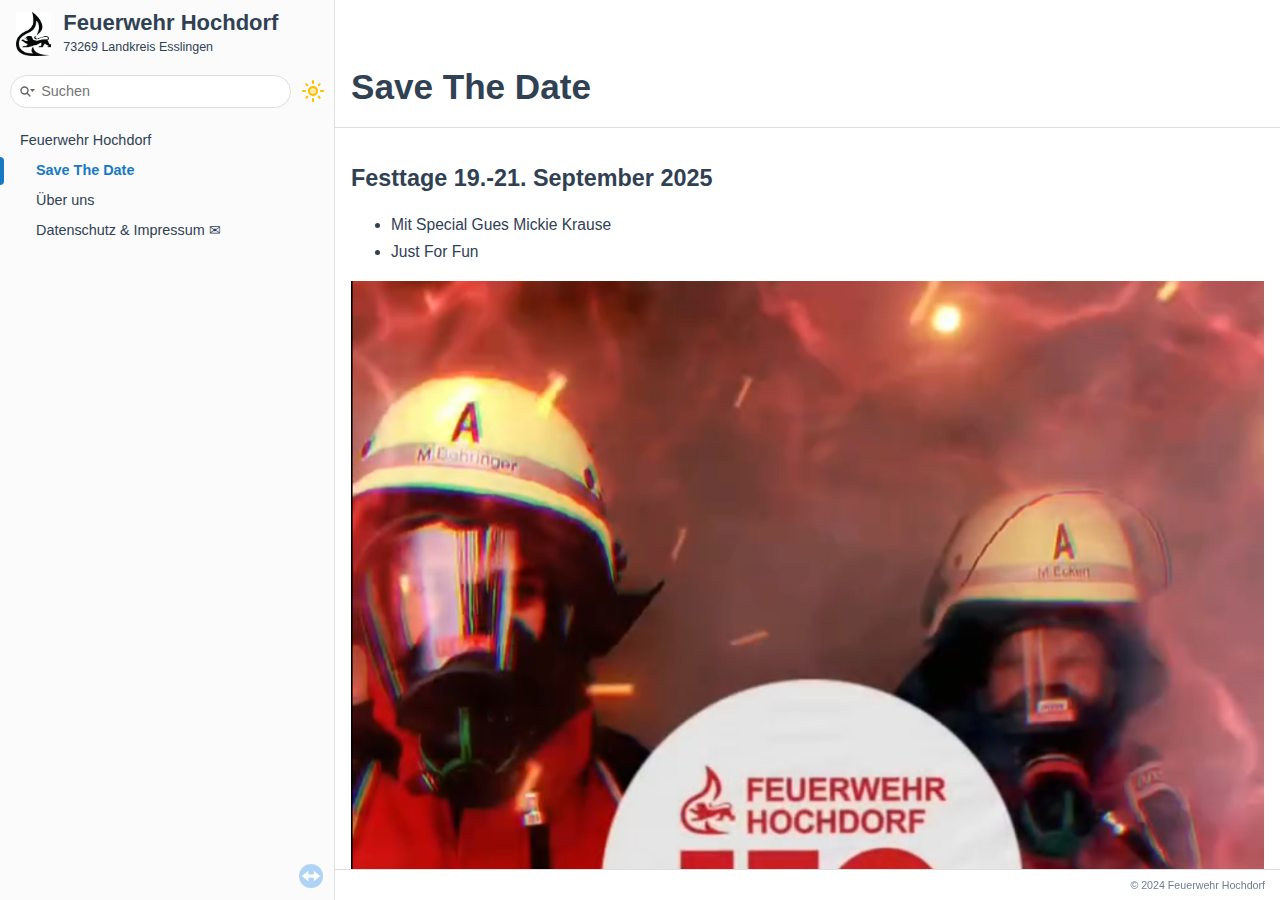
==== index.html @ 7cce2cf2 "deploy: c560942f36e482a1e6c77ad09699aee29faf5ca0" ====
<!-- HTML header for doxygen 1.12.0-->
<!DOCTYPE html PUBLIC "-//W3C//DTD XHTML 1.0 Transitional//EN" "https://www.w3.org/TR/xhtml1/DTD/xhtml1-transitional.dtd">
<html xmlns="http://www.w3.org/1999/xhtml" lang="de">
<head>
<meta http-equiv="Content-Type" content="text/xhtml;charset=UTF-8"/>
<meta http-equiv="X-UA-Compatible" content="IE=11"/>
<meta name="generator" content="Doxygen 1.12.0"/>
<meta name="viewport" content="width=device-width, initial-scale=1"/>
<title>Feuerwehr Hochdorf: Save The Date</title>
<link rel="icon" href="favicon.png" type="image/x-icon" />
<link href="tabs.css" rel="stylesheet" type="text/css"/>
<script type="text/javascript" src="jquery.js"></script>
<script type="text/javascript" src="dynsections.js"></script>
<link href="navtree.css" rel="stylesheet" type="text/css"/>
<script type="text/javascript" src="navtreedata.js"></script>
<script type="text/javascript" src="navtree.js"></script>
<script type="text/javascript" src="resize.js"></script>
<script type="text/javascript" src="cookie.js"></script>
<link href="search/search.css" rel="stylesheet" type="text/css"/>
<script type="text/javascript" src="search/searchdata.js"></script>
<script type="text/javascript" src="search/search.js"></script>
<link href="doxygen.css" rel="stylesheet" type="text/css" />
<link href="doxygen-awesome.css" rel="stylesheet" type="text/css"/>
<link href="doxygen-awesome-sidebar-only.css" rel="stylesheet" type="text/css"/>
<link href="doxygen-awesome-sidebar-only-darkmode-toggle.css" rel="stylesheet" type="text/css"/>
</head>
<body>
<div id="top"><!-- do not remove this div, it is closed by doxygen! -->
<div id="titlearea">
<table cellspacing="0" cellpadding="0">
 <tbody>
 <tr id="projectrow">
  <td id="projectlogo"><img alt="Logo" src="logo.png"/></td>
  <td id="projectalign">
   <div id="projectname">Feuerwehr Hochdorf
   </div>
   <div id="projectbrief">73269 Landkreis Esslingen</div>
  </td>
 </tr>
 </tbody>
</table>
</div>
<!-- end header part -->
<html>
    <head>
        <!-- ... other metadata & script includes ... -->
        <script type="text/javascript" src="doxygen-awesome-darkmode-toggle.js"></script>
        <script type="text/javascript">
            DoxygenAwesomeDarkModeToggle.init()
        </script>
    </head>
    <body>
<html>
   <head>
	   <!-- ... other metadata & script includes ... -->
	   <script type="text/javascript" src="doxygen-awesome-fragment-copy-button.js"></script>
	   <script type="text/javascript">
		   DoxygenAwesomeFragmentCopyButton.init()
	   </script>
   </head>
   <body>
<html>
   <head>
	   <!-- ... other metadata & script includes ... -->
	   <script type="text/javascript" src="doxygen-awesome-paragraph-link.js"></script>
	   <script type="text/javascript">
		   DoxygenAwesomeParagraphLink.init()
	   </script>
   </head>
   <body>
<html>
   <head>
	   <!-- ... other metadata & script includes ... -->
	   <script type="text/javascript" src="doxygen-awesome-interactive-toc.js"></script>
	   <script type="text/javascript">
		   DoxygenAwesomeInteractiveToc.init()
	   </script>
   </head>
   <body>
  <html>
   <head>
       <!-- ... other metadata & script includes ... -->
       <script type="text/javascript" src="doxygen-awesome-tabs.js"></script>
       <script type="text/javascript">
           DoxygenAwesomeTabs.init()
       </script>
   </head>
   <body>
<!-- Erzeugt von Doxygen 1.12.0 -->
<script type="text/javascript">
/* @license magnet:?xt=urn:btih:d3d9a9a6595521f9666a5e94cc830dab83b65699&amp;dn=expat.txt MIT */
var searchBox = new SearchBox("searchBox", "search/",'.html');
/* @license-end */
</script>
<script type="text/javascript">
/* @license magnet:?xt=urn:btih:d3d9a9a6595521f9666a5e94cc830dab83b65699&amp;dn=expat.txt MIT */
$(function() { codefold.init(0); });
/* @license-end */
</script>
<script type="text/javascript" src="menudata.js"></script>
<script type="text/javascript" src="menu.js"></script>
<script type="text/javascript">
/* @license magnet:?xt=urn:btih:d3d9a9a6595521f9666a5e94cc830dab83b65699&amp;dn=expat.txt MIT */
$(function() {
  initMenu('',true,false,'search.php','Suchen',true);
  $(function() { init_search(); });
});
/* @license-end */
</script>
<div id="main-nav"></div>
</div><!-- top -->
<div id="side-nav" class="ui-resizable side-nav-resizable">
  <div id="nav-tree">
    <div id="nav-tree-contents">
      <div id="nav-sync" class="sync"></div>
    </div>
  </div>
  <div id="splitbar" style="-moz-user-select:none;" 
       class="ui-resizable-handle">
  </div>
</div>
<script type="text/javascript">
/* @license magnet:?xt=urn:btih:d3d9a9a6595521f9666a5e94cc830dab83b65699&amp;dn=expat.txt MIT */
$(function(){initNavTree('index.html',''); initResizable(true); });
/* @license-end */
</script>
<div id="doc-content">
<!-- window showing the filter options -->
<div id="MSearchSelectWindow"
     onmouseover="return searchBox.OnSearchSelectShow()"
     onmouseout="return searchBox.OnSearchSelectHide()"
     onkeydown="return searchBox.OnSearchSelectKey(event)">
</div>

<!-- iframe showing the search results (closed by default) -->
<div id="MSearchResultsWindow">
<div id="MSearchResults">
<div class="SRPage">
<div id="SRIndex">
<div id="SRResults"></div>
<div class="SRStatus" id="Loading">Lade ...</div>
<div class="SRStatus" id="Searching">Suche ...</div>
<div class="SRStatus" id="NoMatches">Keine Treffer</div>
</div>
</div>
</div>
</div>

<div><div class="header">
  <div class="headertitle"><div class="title">Save The Date </div></div>
</div><!--header-->
<div class="contents">
<div class="textblock"><h2><a class="anchor" id="autotoc_md2"></a>
Festtage 19.-21. September 2025</h2>
<ul>
<li>Mit Special Gues Mickie Krause</li>
<li>Just For Fun</li>
</ul>
<div class="image">
<img src="150.png" alt=""/>
</div>
     </div></div><!-- PageDoc -->
<a href="doxygen_crawl.html"></a>
</div><!-- contents -->
</div><!-- doc-content -->
<!-- HTML footer for doxygen 1.11.0-->
<!-- start footer part -->
<div id="nav-path" class="navpath"><!-- id is needed for treeview function! -->
  <ul>
    <li class="footer">© 2024 Feuerwehr Hochdorf</li>
  </ul>
</div>
</body>
</html>
---- tabs.css ----
.sm{position:relative;z-index:9999}.sm,.sm ul,.sm li{display:block;list-style:none;margin:0;padding:0;line-height:normal;direction:ltr;text-align:left;-webkit-tap-highlight-color:rgba(0,0,0,0)}.sm-rtl,.sm-rtl ul,.sm-rtl li{direction:rtl;text-align:right}.sm>li>h1,.sm>li>h2,.sm>li>h3,.sm>li>h4,.sm>li>h5,.sm>li>h6{margin:0;padding:0}.sm ul{display:none}.sm li,.sm a{position:relative}.sm a{display:block}.sm a.disabled{cursor:not-allowed}.sm:after{content:"\00a0";display:block;height:0;font:0/0 serif;clear:both;visibility:hidden;overflow:hidden}.sm,.sm *,.sm *:before,.sm *:after{-moz-box-sizing:border-box;-webkit-box-sizing:border-box;box-sizing:border-box}.main-menu-btn{position:relative;display:inline-block;width:36px;height:36px;text-indent:36px;margin-left:8px;white-space:nowrap;overflow:hidden;cursor:pointer;-webkit-tap-highlight-color:rgba(0,0,0,0)}.main-menu-btn-icon,.main-menu-btn-icon:before,.main-menu-btn-icon:after{position:absolute;top:50%;left:2px;height:2px;width:24px;background:#003C74;-webkit-transition:all .25s;transition:all .25s}.main-menu-btn-icon:before{content:'';top:-7px;left:0}.main-menu-btn-icon:after{content:'';top:7px;left:0}#main-menu-state:checked ~ .main-menu-btn .main-menu-btn-icon{height:0}#main-menu-state:checked ~ .main-menu-btn .main-menu-btn-icon:before{top:0;-webkit-transform:rotate(-45deg);transform:rotate(-45deg)}#main-menu-state:checked ~ .main-menu-btn .main-menu-btn-icon:after{top:0;-webkit-transform:rotate(45deg);transform:rotate(45deg)}#main-menu-state{position:absolute;width:1px;height:1px;margin:-1px;border:0;padding:0;overflow:hidden;clip:rect(1px,1px,1px,1px)}#main-menu-state:not(:checked) ~ #main-menu{display:none}#main-menu-state:checked ~ #main-menu{display:block}@media(min-width:768px){.main-menu-btn{position:absolute;top:-99999px}#main-menu-state:not(:checked) ~ #main-menu{display:block}}.sm-dox{background-image:url('tab_b.png')}.sm-dox a,.sm-dox a:focus,.sm-dox a:hover,.sm-dox a:active{padding:0 12px;padding-right:43px;font-family:'Lucida Grande',Geneva,Helvetica,Arial,sans-serif;font-size:13px;font-weight:bold;line-height:36px;text-decoration:none;text-shadow:0px 1px 1px rgba(255, 255, 255, 0.9);color:#00274D;outline:0}.sm-dox a:hover{background-image:url('tab_a.png');background-repeat:repeat-x;color:white;text-shadow:0px 1px 1px rgba(0, 0, 0, 1.0)}.sm-dox a.current{color:#d23600}.sm-dox a.disabled{color:#bbb}.sm-dox a span.sub-arrow{position:absolute;top:50%;margin-top:-14px;left:auto;right:3px;width:28px;height:28px;overflow:hidden;font:bold 12px/28px monospace !important;text-align:center;text-shadow:none;background:rgba(255, 255, 255, 0.5);-moz-border-radius:5px;-webkit-border-radius:5px;border-radius:5px}.sm-dox a span.sub-arrow:before{display:block;content:'+'}.sm-dox a.highlighted span.sub-arrow:before{display:block;content:'-'}.sm-dox>li:first-child>a,.sm-dox>li:first-child>:not(ul) a{-moz-border-radius:5px 5px 0 0;-webkit-border-radius:5px;border-radius:5px 5px 0 0}.sm-dox>li:last-child>a,.sm-dox>li:last-child>*:not(ul) a,.sm-dox>li:last-child>ul,.sm-dox>li:last-child>ul>li:last-child>a,.sm-dox>li:last-child>ul>li:last-child>*:not(ul) a,.sm-dox>li:last-child>ul>li:last-child>ul,.sm-dox>li:last-child>ul>li:last-child>ul>li:last-child>a,.sm-dox>li:last-child>ul>li:last-child>ul>li:last-child>*:not(ul) a,.sm-dox>li:last-child>ul>li:last-child>ul>li:last-child>ul,.sm-dox>li:last-child>ul>li:last-child>ul>li:last-child>ul>li:last-child>a,.sm-dox>li:last-child>ul>li:last-child>ul>li:last-child>ul>li:last-child>*:not(ul) a,.sm-dox>li:last-child>ul>li:last-child>ul>li:last-child>ul>li:last-child>ul,.sm-dox>li:last-child>ul>li:last-child>ul>li:last-child>ul>li:last-child>ul>li:last-child>a,.sm-dox>li:last-child>ul>li:last-child>ul>li:last-child>ul>li:last-child>ul>li:last-child>*:not(ul) a,.sm-dox>li:last-child>ul>li:last-child>ul>li:last-child>ul>li:last-child>ul>li:last-child>ul{-moz-border-radius:0 0 5px 5px;-webkit-border-radius:0;border-radius:0 0 5px 5px}.sm-dox>li:last-child>a.highlighted,.sm-dox>li:last-child>*:not(ul) a.highlighted,.sm-dox>li:last-child>ul>li:last-child>a.highlighted,.sm-dox>li:last-child>ul>li:last-child>*:not(ul) a.highlighted,.sm-dox>li:last-child>ul>li:last-child>ul>li:last-child>a.highlighted,.sm-dox>li:last-child>ul>li:last-child>ul>li:last-child>*:not(ul) a.highlighted,.sm-dox>li:last-child>ul>li:last-child>ul>li:last-child>ul>li:last-child>a.highlighted,.sm-dox>li:last-child>ul>li:last-child>ul>li:last-child>ul>li:last-child>*:not(ul) a.highlighted,.sm-dox>li:last-child>ul>li:last-child>ul>li:last-child>ul>li:last-child>ul>li:last-child>a.highlighted,.sm-dox>li:last-child>ul>li:last-child>ul>li:last-child>ul>li:last-child>ul>li:last-child>*:not(ul) a.highlighted{-moz-border-radius:0;-webkit-border-radius:0;border-radius:0}.sm-dox ul{background:white}.sm-dox ul a,.sm-dox ul a:focus,.sm-dox ul a:hover,.sm-dox ul a:active{font-size:12px;border-left:8px solid transparent;line-height:36px;text-shadow:none;background-color:white;background-image:none}.sm-dox ul a:hover{background-image:url('tab_a.png');background-repeat:repeat-x;color:white;text-shadow:0 1px 1px black}.sm-dox ul ul a,.sm-dox ul ul a:hover,.sm-dox ul ul a:focus,.sm-dox ul ul a:active{border-left:16px solid transparent}.sm-dox ul ul ul a,.sm-dox ul ul ul a:hover,.sm-dox ul ul ul a:focus,.sm-dox ul ul ul a:active{border-left:24px solid transparent}.sm-dox ul ul ul ul a,.sm-dox ul ul ul ul a:hover,.sm-dox ul ul ul ul a:focus,.sm-dox ul ul ul ul a:active{border-left:32px solid transparent}.sm-dox ul ul ul ul ul a,.sm-dox ul ul ul ul ul a:hover,.sm-dox ul ul ul ul ul a:focus,.sm-dox ul ul ul ul ul a:active{border-left:40px solid transparent}@media(min-width:768px){.sm-dox ul{position:absolute;width:12em}.sm-dox li{float:left}.sm-dox.sm-rtl li{float:right}.sm-dox ul li,.sm-dox.sm-rtl ul li,.sm-dox.sm-vertical li{float:none}.sm-dox a{white-space:nowrap}.sm-dox ul a,.sm-dox.sm-vertical a{white-space:normal}.sm-dox .sm-nowrap>li>a,.sm-dox .sm-nowrap>li>:not(ul) a{white-space:nowrap}.sm-dox{padding:0 10px;background-image:url('tab_b.png');line-height:36px}.sm-dox a span.sub-arrow{top:50%;margin-top:-2px;right:12px;width:0;height:0;border-width:4px;border-style:solid dashed dashed dashed;border-color:#00274D transparent transparent transparent;background:transparent;-moz-border-radius:0;-webkit-border-radius:0;border-radius:0}.sm-dox a,.sm-dox a:focus,.sm-dox a:active,.sm-dox a:hover,.sm-dox a.highlighted{padding:0 12px;background-image:url('tab_s.png');background-repeat:no-repeat;background-position:right;-moz-border-radius:0 !important;-webkit-border-radius:0;border-radius:0 !important}.sm-dox a:hover{background-image:url('tab_a.png');background-repeat:repeat-x;color:white;text-shadow:0px 1px 1px rgba(0, 0, 0, 1.0)}.sm-dox a:hover span.sub-arrow{border-color:white transparent transparent transparent}.sm-dox a.has-submenu{padding-right:24px}.sm-dox li{border-top:0}.sm-dox>li>ul:before,.sm-dox>li>ul:after{content:'';position:absolute;top:-18px;left:30px;width:0;height:0;overflow:hidden;border-width:9px;border-style:dashed dashed solid dashed;border-color:transparent transparent #bbb transparent}.sm-dox>li>ul:after{top:-16px;left:31px;border-width:8px;border-color:transparent transparent white transparent}.sm-dox ul{border:1px solid #bbb;padding:5px 0;background:white;-moz-border-radius:5px !important;-webkit-border-radius:5px;border-radius:5px !important;-moz-box-shadow:0 5px 9px rgba(0,0,0,0.2);-webkit-box-shadow:0 5px 9px rgba(0,0,0,0.2);box-shadow:0 5px 9px rgba(0,0,0,0.2)}.sm-dox ul a span.sub-arrow{right:8px;top:50%;margin-top:-5px;border-width:5px;border-color:transparent transparent transparent #555555;border-style:dashed dashed dashed solid}.sm-dox ul a,.sm-dox ul a:hover,.sm-dox ul a:focus,.sm-dox ul a:active,.sm-dox ul a.highlighted{color:#555555;background-image:none;border:0 !important}.sm-dox ul a:hover{background-image:url('tab_a.png');background-repeat:repeat-x;color:white;text-shadow:0px 1px 1px rgba(0, 0, 0, 1.0)}.sm-dox ul a:hover span.sub-arrow{border-color:transparent transparent transparent white}.sm-dox span.scroll-up,.sm-dox span.scroll-down{position:absolute;display:none;visibility:hidden;overflow:hidden;background:white;height:36px}.sm-dox span.scroll-up:hover,.sm-dox span.scroll-down:hover{background:#eee}.sm-dox span.scroll-up:hover span.scroll-up-arrow,.sm-dox span.scroll-up:hover span.scroll-down-arrow{border-color:transparent transparent #d23600 transparent}.sm-dox span.scroll-down:hover span.scroll-down-arrow{border-color:#d23600 transparent transparent transparent}.sm-dox span.scroll-up-arrow,.sm-dox span.scroll-down-arrow{position:absolute;top:0;left:50%;margin-left:-6px;width:0;height:0;overflow:hidden;border-width:6px;border-style:dashed dashed solid dashed;border-color:transparent transparent #555555 transparent}.sm-dox span.scroll-down-arrow{top:8px;border-style:solid dashed dashed dashed;border-color:#555555 transparent transparent transparent}.sm-dox.sm-rtl a.has-submenu{padding-right:12px;padding-left:24px}.sm-dox.sm-rtl a span.sub-arrow{right:auto;left:12px}.sm-dox.sm-rtl.sm-vertical a.has-submenu{padding:10px 20px}.sm-dox.sm-rtl.sm-vertical a span.sub-arrow{right:auto;left:8px;border-style:dashed solid dashed dashed;border-color:transparent #555 transparent transparent}.sm-dox.sm-rtl>li>ul:before{left:auto;right:30px}.sm-dox.sm-rtl>li>ul:after{left:auto;right:31px}.sm-dox.sm-rtl ul a.has-submenu{padding:10px 20px !important}.sm-dox.sm-rtl ul a span.sub-arrow{right:auto;left:8px;border-style:dashed solid dashed dashed;border-color:transparent #555 transparent transparent}.sm-dox.sm-vertical{padding:10px 0;-moz-border-radius:5px;-webkit-border-radius:5px;border-radius:5px}.sm-dox.sm-vertical a{padding:10px 20px}.sm-dox.sm-vertical a:hover,.sm-dox.sm-vertical a:focus,.sm-dox.sm-vertical a:active,.sm-dox.sm-vertical a.highlighted{background:#fff}.sm-dox.sm-vertical a.disabled{background-image:url('tab_b.png')}.sm-dox.sm-vertical a span.sub-arrow{right:8px;top:50%;margin-top:-5px;border-width:5px;border-style:dashed dashed dashed solid;border-color:transparent transparent transparent #555}.sm-dox.sm-vertical>li>ul:before,.sm-dox.sm-vertical>li>ul:after{display:none}.sm-dox.sm-vertical ul a{padding:10px 20px}.sm-dox.sm-vertical ul a:hover,.sm-dox.sm-vertical ul a:focus,.sm-dox.sm-vertical ul a:active,.sm-dox.sm-vertical ul a.highlighted{background:#eee}.sm-dox.sm-vertical ul a.disabled{background:white}}
---- navtree.css ----
#nav-tree .children_ul {
  margin:0;
  padding:4px;
}

#nav-tree ul {
  list-style:none outside none;
  margin:0px;
  padding:0px;
}

#nav-tree li {
  white-space:nowrap;
  margin:0px;
  padding:0px;
}

#nav-tree .plus {
  margin:0px;
}

#nav-tree .selected {
  background-image: url('tab_a.png');
  background-repeat:repeat-x;
  color: white;
  text-shadow: 0px 1px 1px rgba(0, 0, 0, 1.0);
}

#nav-tree .selected .arrow {
  color: #43A4FF;
  text-shadow: none;
}

#nav-tree img {
  margin:0px;
  padding:0px;
  border:0px;
  vertical-align: middle;
}

#nav-tree a {
  text-decoration:none;
  padding:0px;
  margin:0px;
}

#nav-tree .label {
  margin:0px;
  padding:0px;
  font: 12px 'Lucida Grande',Geneva,Helvetica,Arial,sans-serif;
}

#nav-tree .label a {
  padding:2px;
}

#nav-tree .selected a {
  text-decoration:none;
  color:white;
}

#nav-tree .children_ul {
  margin:0px;
  padding:0px;
}

#nav-tree .item {
  margin:0px;
  padding:0px;
}

#nav-tree {
  padding: 0px 0px;
  font-size:14px;
  overflow:auto;
}

#doc-content {
  overflow:auto;
  display:block;
  padding:0px;
  margin:0px;
  -webkit-overflow-scrolling : touch; /* iOS 5+ */
}

#side-nav {
  padding:0 6px 0 0;
  margin: 0px;
  display:block;
  position: absolute;
  left: 0px;
  width: $width;
  overflow : hidden;
}

.ui-resizable .ui-resizable-handle {
  display:block;
}

.ui-resizable-e {
  background-image:url('splitbar.png');
  background-size:100%;
  background-repeat:repeat-y;
  background-attachment: scroll;
  cursor:ew-resize;
  height:100%;
  right:0;
  top:0;
  width:6px;
}

.ui-resizable-handle {
  display:none;
  font-size:0.1px;
  position:absolute;
  z-index:1;
}

#nav-tree-contents {
  margin: 6px 0px 0px 0px;
}

#nav-tree {
  background-repeat:repeat-x;
  background-color: #F3F9FE;
  -webkit-overflow-scrolling : touch; /* iOS 5+ */
}

#nav-sync {
  position:absolute;
  top:5px;
  right:24px;
  z-index:0;
}

#nav-sync img {
  opacity:0.3;
}

#nav-sync img:hover {
  opacity:0.9;
}

@media print
{
  #nav-tree { display: none; }
  div.ui-resizable-handle { display: none; position: relative; }
}
---- search/search.css ----
/*---------------- Search Box positioning */

#main-menu > li:last-child {
    /* This <li> object is the parent of the search bar */
    display: flex;
    justify-content: center;
    align-items: center;
    height: 36px;
    margin-right: 1em;
}

/*---------------- Search box styling */

.SRPage * {
    font-weight: normal;
    line-height: normal;
}

dark-mode-toggle {
    margin-left: 5px;
    display: flex;
    float: right;
}

#MSearchBox {
    display: inline-block;
    white-space : nowrap;
    background: white;
    border-radius: 0.65em;
    box-shadow: inset 0.5px 0.5px 3px 0px #555;
    z-index: 102;
}

#MSearchBox .left {
    display: inline-block;
    vertical-align: middle;
    height: 1.4em;
}

#MSearchSelect {
    display: inline-block;
    vertical-align: middle;
    width: 20px;
    height: 19px;
    background-image: url('mag_sel.svg');
    margin: 0 0 0 0.3em;
    padding: 0;
}

#MSearchSelectExt {
    display: inline-block;
    vertical-align: middle;
    width: 10px;
    height: 19px;
    background-image: url('mag.svg');
    margin: 0 0 0 0.5em;
    padding: 0;
}


#MSearchField {
    display: inline-block;
    vertical-align: middle;
    width: 7.5em;
    height: 19px;
    margin: 0 0.15em;
    padding: 0;
    line-height: 1em;
    border:none;
    color: #909090;
    outline: none;
    font-family: Arial,Verdana,sans-serif;
    -webkit-border-radius: 0px;
    border-radius: 0px;
    background: none;
}

@media(hover: none) {
    /* to avoid zooming on iOS */
    #MSearchField {
        font-size: 16px;
    }
}

#MSearchBox .right {
    display: inline-block;
    vertical-align: middle;
    width: 1.4em;
    height: 1.4em;
}

#MSearchClose {
    display: none;
    font-size: inherit;
    background : none;
    border: none;
    margin: 0;
    padding: 0;
    outline: none;

}

#MSearchCloseImg {
    padding: 0.3em;
    margin: 0;
}

.MSearchBoxActive #MSearchField {
    color: black;
}



/*---------------- Search filter selection */

#MSearchSelectWindow {
    display: none;
    position: absolute;
    left: 0; top: 0;
    border: 1px solid #2E9AFE;
    background-color: #F3F9FE;
    z-index: 10001;
    padding-top: 4px;
    padding-bottom: 4px;
    -moz-border-radius: 4px;
    -webkit-border-top-left-radius: 4px;
    -webkit-border-top-right-radius: 4px;
    -webkit-border-bottom-left-radius: 4px;
    -webkit-border-bottom-right-radius: 4px;
    -webkit-box-shadow: 5px 5px 5px rgba(0, 0, 0, 0.15);
}

.SelectItem {
    font: 8pt Arial,Verdana,sans-serif;
    padding-left:  2px;
    padding-right: 12px;
    border: 0px;
}

span.SelectionMark {
    margin-right: 4px;
    font-family: 'JetBrains Mono',Consolas,Monaco,'Andale Mono','Ubuntu Mono',monospace,fixed;
    outline-style: none;
    text-decoration: none;
}

a.SelectItem {
    display: block;
    outline-style: none;
    color: black;
    text-decoration: none;
    padding-left:   6px;
    padding-right: 12px;
}

a.SelectItem:focus,
a.SelectItem:active {
    color: black;
    outline-style: none;
    text-decoration: none;
}

a.SelectItem:hover {
    color: white;
    background-color: #004789;
    outline-style: none;
    text-decoration: none;
    cursor: pointer;
    display: block;
}

/*---------------- Search results window */

iframe#MSearchResults {
    /*width: 60ex;*/
    height: 15em;
}

#MSearchResultsWindow {
    display: none;
    position: absolute;
    left: 0; top: 0;
    border: 1px solid black;
    background-color: #DDEEFE;
    z-index:10000;
    width: 300px;
    height: 400px;
    overflow: auto;
}

/* ----------------------------------- */


#SRIndex {
    clear:both; 
}

.SREntry {
    font-size: 10pt;
    padding-left: 1ex;
}

.SRPage .SREntry {
    font-size: 8pt;
    padding: 1px 5px;
}

div.SRPage {
    margin: 5px 2px;
    background-color: #DDEEFE;
}

.SRChildren {
    padding-left: 3ex; padding-bottom: .5em 
}

.SRPage .SRChildren {
    display: none;
}

.SRSymbol {
    font-weight: bold;
    color: #004F99;
    font-family: Arial,Verdana,sans-serif;
    text-decoration: none;
    outline: none;
}

a.SRScope {
    display: block;
    color: #004F99;
    font-family: Arial,Verdana,sans-serif;
    font-size: 8pt;
    text-decoration: none;
    outline: none;
}

a.SRSymbol:focus, a.SRSymbol:active,
a.SRScope:focus, a.SRScope:active {
    text-decoration: underline;
}

span.SRScope {
    padding-left: 4px;
    font-family: Arial,Verdana,sans-serif;
}

.SRPage .SRStatus {
    padding: 2px 5px;
    font-size: 8pt;
    font-style: italic;
    font-family: Arial,Verdana,sans-serif;
}

.SRResult {
    display: none;
}

div.searchresults {
    margin-left: 10px;
    margin-right: 10px;
}

/*---------------- External search page results */

.pages b {
   color: white;
   padding: 5px 5px 3px 5px;
   background-image: url("../tab_a.png");
   background-repeat: repeat-x;
   text-shadow: 0 1px 1px #000000;
}

.pages {
    line-height: 17px;
    margin-left: 4px;
    text-decoration: none;
}

.hl {
    font-weight: bold;
}

#searchresults {
    margin-bottom: 20px;
}

.searchpages {
    margin-top: 10px;
}
---- doxygen.css ----
/* The standard CSS for doxygen 1.12.0*/

body {
    background-color: white;
    color: black;
}

body, table, div, p, dl {
	font-weight: 400;
	font-size: 14px;
	font-family: Roboto,sans-serif;
	line-height: 22px;
}

/* @group Heading Levels */

.title {
	font-family: Roboto,sans-serif;
	line-height: 28px;
	font-size: 150%;
	font-weight: bold;
	margin: 10px 2px;
}

h1.groupheader {
	font-size: 150%;
}

h2.groupheader {
	border-bottom: 1px solid #1F92FF;
	color: #003B72;
	font-size: 150%;
	font-weight: normal;
	margin-top: 1.75em;
	padding-top: 8px;
	padding-bottom: 4px;
	width: 100%;
}

h3.groupheader {
	font-size: 100%;
}

h1, h2, h3, h4, h5, h6 {
	-webkit-transition: text-shadow 0.5s linear;
	-moz-transition: text-shadow 0.5s linear;
	-ms-transition: text-shadow 0.5s linear;
	-o-transition: text-shadow 0.5s linear;
	transition: text-shadow 0.5s linear;
	margin-right: 15px;
}

h1.glow, h2.glow, h3.glow, h4.glow, h5.glow, h6.glow {
	text-shadow: 0 0 15px cyan;
}

dt {
	font-weight: bold;
}

p.startli, p.startdd {
	margin-top: 2px;
}

th p.starttd, th p.intertd, th p.endtd {
        font-size: 100%;
        font-weight: 700;
}

p.starttd {
	margin-top: 0px;
}

p.endli {
	margin-bottom: 0px;
}

p.enddd {
	margin-bottom: 4px;
}

p.endtd {
	margin-bottom: 2px;
}

p.interli {
}

p.interdd {
}

p.intertd {
}

/* @end */

caption {
	font-weight: bold;
}

span.legend {
	font-size: 70%;
	text-align: center;
}

h3.version {
	font-size: 90%;
	text-align: center;
}

div.navtab {
	padding-right: 15px;
	text-align: right;
	line-height: 110%;
}

div.navtab table {
	border-spacing: 0;
}

td.navtab {
	padding-right: 6px;
	padding-left: 6px;
}

td.navtabHL {
	background-image: url('tab_a.png');
	background-repeat:repeat-x;
	padding-right: 6px;
	padding-left: 6px;
}

td.navtabHL a, td.navtabHL a:visited {
	color: white;
	text-shadow: 0px 1px 1px rgba(0, 0, 0, 1.0);
}

a.navtab {
	font-weight: bold;
}

div.qindex{
	text-align: center;
	width: 100%;
	line-height: 140%;
	font-size: 130%;
	color: #A0A0A0;
}

#main-menu a:focus {
	outline: auto;
	z-index: 10;
	position: relative;
}

dt.alphachar{
	font-size: 180%;
	font-weight: bold;
}

.alphachar a{
	color: black;
}

.alphachar a:hover, .alphachar a:visited{
	text-decoration: none;
}

.classindex dl {
	padding: 25px;
	column-count:1
}

.classindex dd {
	display:inline-block;
	margin-left: 50px;
	width: 90%;
	line-height: 1.15em;
}

.classindex dl.even {
	background-color: white;
}

.classindex dl.odd {
	background-color: #F1F8FF;
}

@media(min-width: 1120px) {
	.classindex dl {
		column-count:2
	}
}

@media(min-width: 1320px) {
	.classindex dl {
		column-count:3
	}
}


/* @group Link Styling */

a {
	color: #004789;
	font-weight: normal;
	text-decoration: none;
}

.contents a:visited {
	color: #0057A9;
}

a:hover {
	text-decoration: none;
	background:   linear-gradient(to bottom, transparent 0,transparent calc(100% - 1px), currentColor 100%);
}

a:hover > span.arrow {
        text-decoration: none;
        background : #F3F9FE;
}

a.el {
	font-weight: bold;
}

a.elRef {
}

a.code, a.code:visited, a.line, a.line:visited {
	color: #0057A9;
}

a.codeRef, a.codeRef:visited, a.lineRef, a.lineRef:visited {
	color: #0057A9;
}

a.code.hl_class { /* style for links to class names in code snippets */ }
a.code.hl_struct { /* style for links to struct names in code snippets */ }
a.code.hl_union { /* style for links to union names in code snippets */ }
a.code.hl_interface { /* style for links to interface names in code snippets */ }
a.code.hl_protocol { /* style for links to protocol names in code snippets */ }
a.code.hl_category { /* style for links to category names in code snippets */ }
a.code.hl_exception { /* style for links to exception names in code snippets */ }
a.code.hl_service { /* style for links to service names in code snippets */ }
a.code.hl_singleton { /* style for links to singleton names in code snippets */ }
a.code.hl_concept { /* style for links to concept names in code snippets */ }
a.code.hl_namespace { /* style for links to namespace names in code snippets */ }
a.code.hl_package { /* style for links to package names in code snippets */ }
a.code.hl_define { /* style for links to macro names in code snippets */ }
a.code.hl_function { /* style for links to function names in code snippets */ }
a.code.hl_variable { /* style for links to variable names in code snippets */ }
a.code.hl_typedef { /* style for links to typedef names in code snippets */ }
a.code.hl_enumvalue { /* style for links to enum value names in code snippets */ }
a.code.hl_enumeration { /* style for links to enumeration names in code snippets */ }
a.code.hl_signal { /* style for links to Qt signal names in code snippets */ }
a.code.hl_slot { /* style for links to Qt slot names in code snippets */ }
a.code.hl_friend { /* style for links to friend names in code snippets */ }
a.code.hl_dcop { /* style for links to KDE3 DCOP names in code snippets */ }
a.code.hl_property { /* style for links to property names in code snippets */ }
a.code.hl_event { /* style for links to event names in code snippets */ }
a.code.hl_sequence { /* style for links to sequence names in code snippets */ }
a.code.hl_dictionary { /* style for links to dictionary names in code snippets */ }

/* @end */

dl.el {
	margin-left: -1cm;
}

ul.check {
  list-style:none;
  text-indent: -16px;
  padding-left: 38px;
}
li.unchecked:before {
  content: "\2610\A0";
}
li.checked:before {
  content: "\2611\A0";
}

ol {
  text-indent: 0px;
}

ul {
  text-indent: 0px;
  overflow: visible;
}

ul.multicol {
        -moz-column-gap: 1em;
        -webkit-column-gap: 1em;
        column-gap: 1em;
        -moz-column-count: 3;
        -webkit-column-count: 3;
        column-count: 3;
        list-style-type: none;
}

#side-nav ul {
  overflow: visible; /* reset ul rule for scroll bar in GENERATE_TREEVIEW window */
}

#main-nav ul {
  overflow: visible; /* reset ul rule for the navigation bar drop down lists */
}

.fragment {
  text-align: left;
  direction: ltr;
  overflow-x: auto;
  overflow-y: hidden;
  position: relative;
  min-height: 12px;
  margin: 10px 0px;
  padding: 10px 10px;
  border: 1px solid #8DC8FF;
  border-radius: 4px;
  background-color: #F8FBFF;
  color: black;
}

pre.fragment {
  word-wrap: break-word;
  font-size:  10pt;
  line-height: 125%;
  font-family: 'JetBrains Mono',Consolas,Monaco,'Andale Mono','Ubuntu Mono',monospace,fixed;
}

.clipboard {
        width: 24px;
        height: 24px;
        right: 5px;
        top: 5px;
        opacity: 0;
        position: absolute;
        display: inline;
        overflow: auto;
        fill: black;
        justify-content: center;
        align-items: center;
        cursor: pointer;
}

.clipboard.success {
        border: 1px solid black;
        border-radius: 4px;
}

.fragment:hover .clipboard, .clipboard.success {
        opacity: .28;
}

.clipboard:hover, .clipboard.success {
        opacity: 1 !important;
}

.clipboard:active:not([class~=success]) svg {
        transform: scale(.91);
}

.clipboard.success svg {
        fill: #2EC82E;
}

.clipboard.success {
        border-color: #2EC82E;
}

div.line {
	font-family: 'JetBrains Mono',Consolas,Monaco,'Andale Mono','Ubuntu Mono',monospace,fixed;
        font-size: 13px;
	min-height: 13px;
	line-height: 1.2;
	text-wrap: unrestricted;
	white-space: -moz-pre-wrap; /* Moz */
	white-space: -pre-wrap;     /* Opera 4-6 */
	white-space: -o-pre-wrap;   /* Opera 7 */
	white-space: pre-wrap;      /* CSS3  */
	word-wrap: break-word;      /* IE 5.5+ */
	text-indent: -53px;
	padding-left: 53px;
	padding-bottom: 0px;
	margin: 0px;
	-webkit-transition-property: background-color, box-shadow;
	-webkit-transition-duration: 0.5s;
	-moz-transition-property: background-color, box-shadow;
	-moz-transition-duration: 0.5s;
	-ms-transition-property: background-color, box-shadow;
	-ms-transition-duration: 0.5s;
	-o-transition-property: background-color, box-shadow;
	-o-transition-duration: 0.5s;
	transition-property: background-color, box-shadow;
	transition-duration: 0.5s;
}

div.line:after {
    content:"\000A";
    white-space: pre;
}

div.line.glow {
	background-color: cyan;
	box-shadow: 0 0 10px cyan;
}

span.fold {
        margin-left: 5px;
        margin-right: 1px;
        margin-top: 0px;
        margin-bottom: 0px;
        padding: 0px;
	display: inline-block;
	width: 12px;
	height: 12px;
	background-repeat:no-repeat;
        background-position:center;
}

span.lineno {
	padding-right: 4px;
        margin-right: 9px;
	text-align: right;
	border-right: 2px solid #00FF00;
	color: black;
	background-color: #E8E8E8;
        white-space: pre;
}
span.lineno a, span.lineno a:visited {
	color: #0057A9;
	background-color: #D8D8D8;
}

span.lineno a:hover {
	color: #0057A9;
	background-color: #C8C8C8;
}

.lineno {
	-webkit-touch-callout: none;
	-webkit-user-select: none;
	-khtml-user-select: none;
	-moz-user-select: none;
	-ms-user-select: none;
	user-select: none;
}

div.classindex ul {
        list-style: none;
        padding-left: 0;
}

div.classindex span.ai {
        display: inline-block;
}

div.groupHeader {
	margin-left: 16px;
	margin-top: 12px;
	font-weight: bold;
}

div.groupText {
	margin-left: 16px;
	font-style: italic;
}

body {
	color: black;
        margin: 0;
}

div.contents {
	margin-top: 10px;
	margin-left: 12px;
	margin-right: 8px;
}

p.formulaDsp {
	text-align: center;
}

img.dark-mode-visible {
	display: none;
}
img.light-mode-visible {
	display: none;
}

img.formulaInl, img.inline {
	vertical-align: middle;
}

div.center {
	text-align: center;
        margin-top: 0px;
        margin-bottom: 0px;
        padding: 0px;
}

div.center img {
	border: 0px;
}

address.footer {
	text-align: right;
	padding-right: 12px;
}

img.footer {
	border: 0px;
	vertical-align: middle;
	width: 104px;
}

.compoundTemplParams {
	color: #0057A9;
	font-size: 80%;
	line-height: 120%;
}

/* @group Code Colorization */

span.keyword {
	color: #008000;
}

span.keywordtype {
	color: #604020;
}

span.keywordflow {
	color: #E08000;
}

span.comment {
	color: #800000;
}

span.preprocessor {
	color: #806020;
}

span.stringliteral {
	color: #002080;
}

span.charliteral {
	color: #008080;
}

span.xmlcdata {
	color: black;
}

span.vhdldigit { 
	color: #FF00FF;
}

span.vhdlchar { 
	color: #000000;
}

span.vhdlkeyword { 
	color: #700070;
}

span.vhdllogic { 
	color: #FF0000;
}

blockquote {
        background-color: #EFF7FF;
        border-left: 2px solid #43A4FF;
        margin: 0 24px 0 4px;
        padding: 0 12px 0 16px;
}

/* @end */

td.tiny {
	font-size: 75%;
}

.dirtab {
	padding: 4px;
	border-collapse: collapse;
	border: 1px solid #002E5A;
}

th.dirtab {
	background-color: #003E78;
	color: #FFFFFF;
	font-weight: bold;
}

hr {
	height: 0px;
	border: none;
	border-top: 1px solid #005DB5;
}

hr.footer {
	height: 1px;
}

/* @group Member Descriptions */

table.memberdecls {
	border-spacing: 0px;
	padding: 0px;
}

.memberdecls td, .fieldtable tr {
	-webkit-transition-property: background-color, box-shadow;
	-webkit-transition-duration: 0.5s;
	-moz-transition-property: background-color, box-shadow;
	-moz-transition-duration: 0.5s;
	-ms-transition-property: background-color, box-shadow;
	-ms-transition-duration: 0.5s;
	-o-transition-property: background-color, box-shadow;
	-o-transition-duration: 0.5s;
	transition-property: background-color, box-shadow;
	transition-duration: 0.5s;
}

.memberdecls td.glow, .fieldtable tr.glow {
	background-color: cyan;
	box-shadow: 0 0 15px cyan;
}

.mdescLeft, .mdescRight,
.memItemLeft, .memItemRight,
.memTemplItemLeft, .memTemplItemRight, .memTemplParams {
	background-color: #F3F9FE;
	border: none;
	margin: 4px;
	padding: 1px 0 0 8px;
}

.mdescLeft, .mdescRight {
	padding: 0px 8px 4px 8px;
	color: #555;
}

.memSeparator {
        border-bottom: 1px solid #BDDFFF;
        line-height: 1px;
        margin: 0px;
        padding: 0px;
}

.memItemLeft, .memTemplItemLeft {
        white-space: nowrap;
}

.memItemRight, .memTemplItemRight {
	width: 100%;
}

.memTemplParams {
	color: #0057A9;
        white-space: nowrap;
	font-size: 80%;
}

/* @end */

/* @group Member Details */

/* Styles for detailed member documentation */

.memtitle {
	padding: 8px;
	border-top: 1px solid #59AEFF;
	border-left: 1px solid #59AEFF;
	border-right: 1px solid #59AEFF;
	border-top-right-radius: 4px;
	border-top-left-radius: 4px;
	margin-bottom: -1px;
	background-image: url('nav_f.png');
	background-repeat: repeat-x;
	background-color: #C6E3FE;
	line-height: 1.25;
	font-weight: 300;
	float:left;
}

.permalink
{
        font-size: 65%;
        display: inline-block;
        vertical-align: middle;
}

.memtemplate {
	font-size: 80%;
	color: #0057A9;
	font-weight: normal;
	margin-left: 9px;
}

.mempage {
	width: 100%;
}

.memitem {
	padding: 0;
	margin-bottom: 10px;
	margin-right: 5px;
        -webkit-transition: box-shadow 0.5s linear;
        -moz-transition: box-shadow 0.5s linear;
        -ms-transition: box-shadow 0.5s linear;
        -o-transition: box-shadow 0.5s linear;
        transition: box-shadow 0.5s linear;
        display: table !important;
        width: 100%;
}

.memitem.glow {
         box-shadow: 0 0 15px cyan;
}

.memname {
        font-weight: 400;
        margin-left: 6px;
}

.memname td {
	vertical-align: bottom;
}

.memproto, dl.reflist dt {
        border-top: 1px solid #59AEFF;
        border-left: 1px solid #59AEFF;
        border-right: 1px solid #59AEFF;
        padding: 6px 0px 6px 0px;
        color: #002344;
        font-weight: bold;
        text-shadow: 0px 1px 1px rgba(255, 255, 255, 0.9);
        background-color: #C0E0FF;
        box-shadow: 5px 5px 5px rgba(0, 0, 0, 0.15);
        border-top-right-radius: 4px;
}

.overload {
        font-family: 'JetBrains Mono',Consolas,Monaco,'Andale Mono','Ubuntu Mono',monospace,fixed;
	font-size: 65%;
}

.memdoc, dl.reflist dd {
        border-bottom: 1px solid #59AEFF;
        border-left: 1px solid #59AEFF;
        border-right: 1px solid #59AEFF;
        padding: 6px 10px 2px 10px;
        border-top-width: 0;
        background-image:url('nav_g.png');
        background-repeat:repeat-x;
        background-color: white;
        /* opera specific markup */
        border-bottom-left-radius: 4px;
        border-bottom-right-radius: 4px;
        box-shadow: 5px 5px 5px rgba(0, 0, 0, 0.15);
        /* firefox specific markup */
        -moz-border-radius-bottomleft: 4px;
        -moz-border-radius-bottomright: 4px;
        -moz-box-shadow: rgba(0, 0, 0, 0.15) 5px 5px 5px;
        /* webkit specific markup */
        -webkit-border-bottom-left-radius: 4px;
        -webkit-border-bottom-right-radius: 4px;
        -webkit-box-shadow: 5px 5px 5px rgba(0, 0, 0, 0.15);
}

dl.reflist dt {
        padding: 5px;
}

dl.reflist dd {
        margin: 0px 0px 10px 0px;
        padding: 5px;
}

.paramkey {
	text-align: right;
}

.paramtype {
	white-space: nowrap;
	padding: 0px;
	padding-bottom: 1px;
}

.paramname {
	white-space: nowrap;
        padding: 0px;
        padding-bottom: 1px;
        margin-left: 2px;
}

.paramname em {
	color: #602020;
	font-style: normal;
	margin-right: 1px;
}

.paramname .paramdefval {
	font-family: 'JetBrains Mono',Consolas,Monaco,'Andale Mono','Ubuntu Mono',monospace,fixed;
}

.params, .retval, .exception, .tparams {
        margin-left: 0px;
        padding-left: 0px;
}

.params .paramname, .retval .paramname, .tparams .paramname, .exception .paramname {
        font-weight: bold;
        vertical-align: top;
}

.params .paramtype, .tparams .paramtype {
        font-style: italic;
        vertical-align: top;
}

.params .paramdir, .tparams .paramdir {
        font-family: 'JetBrains Mono',Consolas,Monaco,'Andale Mono','Ubuntu Mono',monospace,fixed;
        vertical-align: top;
}

table.mlabels {
	border-spacing: 0px;
}

td.mlabels-left {
	width: 100%;
	padding: 0px;
}

td.mlabels-right {
	vertical-align: bottom;
	padding: 0px;
	white-space: nowrap;
}

span.mlabels {
        margin-left: 8px;
}

span.mlabel {
        background-color: #0081FA;
        border-top:1px solid #0067C9;
        border-left:1px solid #0067C9;
        border-right:1px solid #8DC8FF;
        border-bottom:1px solid #8DC8FF;
	text-shadow: none;
	color: white;
	margin-right: 4px;
	padding: 2px 3px;
	border-radius: 3px;
	font-size: 7pt;
	white-space: nowrap;
	vertical-align: middle;
}



/* @end */

/* these are for tree view inside a (index) page */

div.directory {
        margin: 10px 0px;
        border-top: 1px solid #43A4FF;
        border-bottom: 1px solid #43A4FF;
        width: 100%;
}

.directory table {
        border-collapse:collapse;
}

.directory td {
        margin: 0px;
        padding: 0px;
	vertical-align: top;
}

.directory td.entry {
        white-space: nowrap;
        padding-right: 6px;
	padding-top: 3px;
}

.directory td.entry a {
        outline:none;
}

.directory td.entry a img {
        border: none;
}

.directory td.desc {
        width: 100%;
        padding-left: 6px;
	padding-right: 6px;
	padding-top: 3px;
	border-left: 1px solid rgba(0,0,0,0.05);
}

.directory tr.odd {
	padding-left: 6px;
	background-color: #F1F8FF;
}

.directory tr.even {
	padding-left: 6px;
	background-color: white;
}

.directory img {
	vertical-align: -30%;
}

.directory .levels {
        white-space: nowrap;
        width: 100%;
        text-align: right;
        font-size: 9pt;
}

.directory .levels span {
        cursor: pointer;
        padding-left: 2px;
        padding-right: 2px;
	color: #004789;
}

.arrow {
    color: #43A4FF;
    -webkit-user-select: none;
    -khtml-user-select: none;
    -moz-user-select: none;
    -ms-user-select: none;
    user-select: none;
    cursor: pointer;
    font-size: 80%;
    display: inline-block;
    width: 16px;
    height: 22px;
}

.icon {
    font-family: Arial,Helvetica;
    line-height: normal;
    font-weight: bold;
    font-size: 12px;
    height: 14px;
    width: 16px;
    display: inline-block;
    background-color: #0081FA;
    color: white;
    text-align: center;
    border-radius: 4px;
    margin-left: 2px;
    margin-right: 2px;
}

.icona {
    width: 24px;
    height: 22px;
    display: inline-block;
}

.iconfopen {
    width: 24px;
    height: 18px;
    margin-bottom: 4px;
    background-image:url('folderopen.svg');
    background-repeat: repeat-y;
    vertical-align:top;
    display: inline-block;
}

.iconfclosed {
    width: 24px;
    height: 18px;
    margin-bottom: 4px;
    background-image:url('folderclosed.svg');
    background-repeat: repeat-y;
    vertical-align:top;
    display: inline-block;
}

.icondoc {
    width: 24px;
    height: 18px;
    margin-bottom: 4px;
    background-image:url('doc.svg');
    background-position: 0px -4px;
    background-repeat: repeat-y;
    vertical-align:top;
    display: inline-block;
}

/* @end */

div.dynheader {
        margin-top: 8px;
	-webkit-touch-callout: none;
	-webkit-user-select: none;
	-khtml-user-select: none;
	-moz-user-select: none;
	-ms-user-select: none;
	user-select: none;
}

address {
	font-style: normal;
	color: #002A52;
}

table.doxtable caption {
	caption-side: top;
}

table.doxtable {
	border-collapse:collapse;
        margin-top: 4px;
        margin-bottom: 4px;
}

table.doxtable td, table.doxtable th {
	border: 1px solid #002E5A;
	padding: 3px 7px 2px;
}

table.doxtable th {
	background-color: #003E78;
	color: #FFFFFF;
	font-size: 110%;
	padding-bottom: 4px;
	padding-top: 5px;
}

table.fieldtable {
        margin-bottom: 10px;
        border: 1px solid #59AEFF;
        border-spacing: 0px;
        border-radius: 4px;
        box-shadow: 2px 2px 2px rgba(0, 0, 0, 0.15);
}

.fieldtable td, .fieldtable th {
        padding: 3px 7px 2px;
}

.fieldtable td.fieldtype, .fieldtable td.fieldname, .fieldtable td.fieldinit {
        white-space: nowrap;
        border-right: 1px solid #59AEFF;
        border-bottom: 1px solid #59AEFF;
        vertical-align: top;
}

.fieldtable td.fieldname {
        padding-top: 3px;
}

.fieldtable td.fieldinit {
        padding-top: 3px;
        text-align: right;
}


.fieldtable td.fielddoc {
        border-bottom: 1px solid #59AEFF;
}

.fieldtable td.fielddoc p:first-child {
        margin-top: 0px;
}

.fieldtable td.fielddoc p:last-child {
        margin-bottom: 2px;
}

.fieldtable tr:last-child td {
        border-bottom: none;
}

.fieldtable th {
        background-image: url('nav_f.png');
        background-repeat:repeat-x;
        background-color: #C6E3FE;
        font-size: 90%;
        color: #002344;
        padding-bottom: 4px;
        padding-top: 5px;
        text-align:left;
        font-weight: 400;
        border-top-left-radius: 4px;
        border-top-right-radius: 4px;
        border-bottom: 1px solid #59AEFF;
}


.tabsearch {
	top: 0px;
	left: 10px;
	height: 36px;
	background-image: url('tab_b.png');
	z-index: 101;
	overflow: hidden;
	font-size: 13px;
}

.navpath ul
{
	font-size: 11px;
	background-image: url('tab_b.png');
	background-repeat:repeat-x;
	background-position: 0 -5px;
	height:30px;
	line-height:30px;
	color:#00274D;
	border:solid 1px #88C5FF;
	overflow:hidden;
	margin:0px;
	padding:0px;
}

.navpath li
{
	list-style-type:none;
	float:left;
	padding-left:10px;
	padding-right:15px;
	background-image:url('bc_s.png');
	background-repeat:no-repeat;
	background-position:right;
	color: #003C74;
}

.navpath li.navelem a
{
	height:32px;
	display:block;
	outline: none;
	color: #00274D;
	font-family: 'Lucida Grande',Geneva,Helvetica,Arial,sans-serif;
	text-shadow: 0px 1px 1px rgba(255, 255, 255, 0.9);
	text-decoration: none;
}

.navpath li.navelem a:hover
{
	color: white;
	text-shadow: 0px 1px 1px rgba(0, 0, 0, 1.0);
}

.navpath li.footer
{
        list-style-type:none;
        float:right;
        padding-left:10px;
        padding-right:15px;
        background-image:none;
        background-repeat:no-repeat;
        background-position:right;
        color: #002A52;
        font-size: 8pt;
}


div.summary
{
	float: right;
	font-size: 8pt;
	padding-right: 5px;
	width: 50%;
	text-align: right;
}

div.summary a
{
	white-space: nowrap;
}

table.classindex
{
        margin: 10px;
        white-space: nowrap;
        margin-left: 3%;
        margin-right: 3%;
        width: 94%;
        border: 0;
        border-spacing: 0;
        padding: 0;
}

div.ingroups
{
	font-size: 8pt;
	width: 50%;
	text-align: left;
}

div.ingroups a
{
	white-space: nowrap;
}

div.header
{
        background-image: url('nav_h.png');
        background-repeat:repeat-x;
	background-color: #F3F9FE;
	margin:  0px;
	border-bottom: 1px solid #8DC8FF;
}

div.headertitle
{
	padding: 5px 5px 5px 10px;
}

.PageDocRTL-title div.headertitle {
  text-align: right;
  direction: rtl;
}

dl {
        padding: 0 0 0 0;
}

/*

dl.section {
	margin-left: 0px;
	padding-left: 0px;
}

dl.note {
  margin-left: -7px;
  padding-left: 3px;
  border-left: 4px solid;
  border-color: #D0C000;
}

dl.warning, dl.attention, dl.important {
  margin-left: -7px;
  padding-left: 3px;
  border-left: 4px solid;
  border-color: #FF0000;
}

dl.pre, dl.post, dl.invariant {
  margin-left: -7px;
  padding-left: 3px;
  border-left: 4px solid;
  border-color: #00D000;
}

dl.deprecated {
  margin-left: -7px;
  padding-left: 3px;
  border-left: 4px solid;
  border-color: #505050;
}

dl.todo {
  margin-left: -7px;
  padding-left: 3px;
  border-left: 4px solid;
  border-color: #00C0E0;
}

dl.test {
  margin-left: -7px;
  padding-left: 3px;
  border-left: 4px solid;
  border-color: #3030E0;
}

dl.bug {
  margin-left: -7px;
  padding-left: 3px;
  border-left: 4px solid;
  border-color: #C08050;
}

*/

dl.bug dt a, dl.deprecated dt a, dl.todo dt a, dl.test a {
    font-weight: bold !important;
}

dl.warning, dl.attention, dl.important, dl.note, dl.deprecated, dl.bug,
dl.invariant, dl.pre, dl.post, dl.todo, dl.test, dl.remark {
    padding: 10px;
    margin: 10px 0px;
    overflow: hidden;
    margin-left: 0;
    border-radius: 4px;
}

dl.section dd {
    margin-bottom: 2px;
}

dl.warning, dl.attention, dl.important {
    background: #f8d1cc;
    border-left: 8px solid #b61825;
    color: #75070f;
}

dl.warning dt, dl.attention dt, dl.important dt {
    color: #b61825;
}

dl.note, dl.remark {
    background: #faf3d8;
    border-left: 8px solid #f3a600;
    color: #5f4204;
}

dl.note dt, dl.remark dt {
    color: #f3a600;
}

dl.todo {
    background: #e4f3ff;
    border-left: 8px solid #1879C4;
    color: #274a5c;
}

dl.todo dt {
    color: #1879C4;
}

dl.test {
    background: #e8e8ff;
    border-left: 8px solid #3939C4;
    color: #1a1a5c;
}

dl.test dt {
    color: #3939C4;
}

dl.bug dt a {
    color: #5b2bdd !important;
}

dl.bug {
    background: #e4dafd;
    border-left: 8px solid #5b2bdd;
    color: #2a0d72;
}

dl.bug dt a {
    color: #5b2bdd !important;
}

dl.deprecated {
    background: #ecf0f3;
    border-left: 8px solid #5b6269;
    color: #43454a;
}

dl.deprecated dt a {
    color: #5b6269 !important;
}

dl.note dd, dl.warning dd, dl.pre dd, dl.post dd,
dl.remark dd, dl.attention dd, dl.important dd, dl.invariant dd,
dl.bug dd, dl.deprecated dd, dl.todo dd, dl.test dd {
    margin-inline-start: 0px;
}

dl.invariant, dl.pre, dl.post {
    background: #d8f1e3;
    border-left: 8px solid #44b86f;
    color: #265532;
}

dl.invariant dt, dl.pre dt, dl.post dt {
    color: #44b86f;
}


#projectrow
{
	height: 56px;
}

#projectlogo
{
	text-align: center;
	vertical-align: bottom;
	border-collapse: separate;
}

#projectlogo img
{
	border: 0px none;
}

#projectalign
{
        vertical-align: middle;
        padding-left: 0.5em;
}

#projectname
{
	font-size: 200%;
	font-family: Tahoma,Arial,sans-serif;
	margin: 0px;
	padding: 2px 0px;
}

#projectbrief
{
	font-size: 90%;
        font-family: Tahoma,Arial,sans-serif;
	margin: 0px;
	padding: 0px;
}

#projectnumber
{
	font-size: 50%;
	font-family: 50% Tahoma,Arial,sans-serif;
	margin: 0px;
	padding: 0px;
}

#titlearea
{
	padding: 0px;
	margin: 0px;
	width: 100%;
	border-bottom: 1px solid #0067C9;
	background-color: white;
}

.image
{
        text-align: center;
}

.dotgraph
{
        text-align: center;
}

.mscgraph
{
        text-align: center;
}

.plantumlgraph
{
        text-align: center;
}

.diagraph
{
        text-align: center;
}

.caption
{
	font-weight: bold;
}

dl.citelist {
        margin-bottom:50px;
}

dl.citelist dt {
        color:#00376A;
        float:left;
        font-weight:bold;
        margin-right:10px;
        padding:5px;
        text-align:right;
        width:52px;
}

dl.citelist dd {
        margin:2px 0 2px 72px;
        padding:5px 0;
}

div.toc {
        padding: 14px 25px;
        background-color: #EAF5FE;
        border: 1px solid #B2DAFF;
        border-radius: 7px 7px 7px 7px;
        float: right;
        height: auto;
        margin: 0 8px 10px 10px;
        width: 200px;
}

div.toc li {
        background: url("data:image/svg+xml;utf8,<svg xmlns='http://www.w3.org/2000/svg' version='1.1' height='10px' width='5px' fill='grey'><text x='0' y='5' font-size='10'>&%238595;</text></svg>") no-repeat scroll 0 5px transparent;
        font: 10px/1.2 Verdana,'DejaVu Sans',Geneva,sans-serif;
        margin-top: 5px;
        padding-left: 10px;
        padding-top: 2px;
}

div.toc h3 {
        font: bold 12px/1.2 Verdana,'DejaVu Sans',Geneva,sans-serif;
	color: #0057A9;
        border-bottom: 0 none;
        margin: 0;
}

div.toc ul {
        list-style: none outside none;
        border: medium none;
        padding: 0px;
}

div.toc li[class^='level'] {
        margin-left: 15px;
}

div.toc li.level1 {
        margin-left: 0px;
}

div.toc li.empty {
        background-image: none;
        margin-top: 0px;
}

span.emoji {
        /* font family used at the site: https://unicode.org/emoji/charts/full-emoji-list.html
         * font-family: "Noto Color Emoji", "Apple Color Emoji", "Segoe UI Emoji", Times, Symbola, Aegyptus, Code2000, Code2001, Code2002, Musica, serif, LastResort;
         */
}

span.obfuscator {
  display: none;
}

.inherit_header {
        font-weight: bold;
        color: gray;
        cursor: pointer;
	-webkit-touch-callout: none;
	-webkit-user-select: none;
	-khtml-user-select: none;
	-moz-user-select: none;
	-ms-user-select: none;
	user-select: none;
}

.inherit_header td {
        padding: 6px 0px 2px 5px;
}

.inherit {
        display: none;
}

tr.heading h2 {
        margin-top: 12px;
        margin-bottom: 4px;
}

/* tooltip related style info */

.ttc {
        position: absolute;
        display: none;
}

#powerTip {
	cursor: default;
	/*white-space: nowrap;*/
        color: black;
	background-color: white;
	border: 1px solid gray;
	border-radius: 4px 4px 4px 4px;
	box-shadow: 1px 1px 7px gray;
	display: none;
	font-size: smaller;
	max-width: 80%;
	opacity: 0.9;
	padding: 1ex 1em 1em;
	position: absolute;
	z-index: 2147483647;
}

#powerTip div.ttdoc {
        color: grey;
	font-style: italic;
}

#powerTip div.ttname a {
        font-weight: bold;
}

#powerTip a {
	color: #0057A9;
}

#powerTip div.ttname {
        font-weight: bold;
}

#powerTip div.ttdeci {
        color: #006318;
}

#powerTip div {
        margin: 0px;
        padding: 0px;
        font-size: 12px;
       	font-family: Roboto,sans-serif;
	line-height: 16px;
}

#powerTip:before, #powerTip:after {
	content: "";
	position: absolute;
	margin: 0px;
}

#powerTip.n:after,  #powerTip.n:before,
#powerTip.s:after,  #powerTip.s:before,
#powerTip.w:after,  #powerTip.w:before,
#powerTip.e:after,  #powerTip.e:before,
#powerTip.ne:after, #powerTip.ne:before,
#powerTip.se:after, #powerTip.se:before,
#powerTip.nw:after, #powerTip.nw:before,
#powerTip.sw:after, #powerTip.sw:before {
	border: solid transparent;
	content: " ";
	height: 0;
	width: 0;
	position: absolute;
}

#powerTip.n:after,  #powerTip.s:after,
#powerTip.w:after,  #powerTip.e:after,
#powerTip.nw:after, #powerTip.ne:after,
#powerTip.sw:after, #powerTip.se:after {
	border-color: rgba(255, 255, 255, 0);
}

#powerTip.n:before,  #powerTip.s:before,
#powerTip.w:before,  #powerTip.e:before,
#powerTip.nw:before, #powerTip.ne:before,
#powerTip.sw:before, #powerTip.se:before {
	border-color: rgba(128, 128, 128, 0);
}

#powerTip.n:after,  #powerTip.n:before,
#powerTip.ne:after, #powerTip.ne:before,
#powerTip.nw:after, #powerTip.nw:before {
	top: 100%;
}

#powerTip.n:after, #powerTip.ne:after, #powerTip.nw:after {
	border-top-color: white;
	border-width: 10px;
	margin: 0px -10px;
}
#powerTip.n:before, #powerTip.ne:before, #powerTip.nw:before {
	border-top-color: gray;
	border-width: 11px;
	margin: 0px -11px;
}
#powerTip.n:after, #powerTip.n:before {
	left: 50%;
}

#powerTip.nw:after, #powerTip.nw:before {
	right: 14px;
}

#powerTip.ne:after, #powerTip.ne:before {
	left: 14px;
}

#powerTip.s:after,  #powerTip.s:before,
#powerTip.se:after, #powerTip.se:before,
#powerTip.sw:after, #powerTip.sw:before {
	bottom: 100%;
}

#powerTip.s:after, #powerTip.se:after, #powerTip.sw:after {
	border-bottom-color: white;
	border-width: 10px;
	margin: 0px -10px;
}

#powerTip.s:before, #powerTip.se:before, #powerTip.sw:before {
	border-bottom-color: gray;
	border-width: 11px;
	margin: 0px -11px;
}

#powerTip.s:after, #powerTip.s:before {
	left: 50%;
}

#powerTip.sw:after, #powerTip.sw:before {
	right: 14px;
}

#powerTip.se:after, #powerTip.se:before {
	left: 14px;
}

#powerTip.e:after, #powerTip.e:before {
	left: 100%;
}
#powerTip.e:after {
	border-left-color: gray;
	border-width: 10px;
	top: 50%;
	margin-top: -10px;
}
#powerTip.e:before {
	border-left-color: gray;
	border-width: 11px;
	top: 50%;
	margin-top: -11px;
}

#powerTip.w:after, #powerTip.w:before {
	right: 100%;
}
#powerTip.w:after {
	border-right-color: gray;
	border-width: 10px;
	top: 50%;
	margin-top: -10px;
}
#powerTip.w:before {
	border-right-color: gray;
	border-width: 11px;
	top: 50%;
	margin-top: -11px;
}

@media print
{
  #top { display: none; }
  #side-nav { display: none; }
  #nav-path { display: none; }
  body { overflow:visible; }
  h1, h2, h3, h4, h5, h6 { page-break-after: avoid; }
  .summary { display: none; }
  .memitem { page-break-inside: avoid; }
  #doc-content
  {
    margin-left:0 !important;
    height:auto !important;
    width:auto !important;
    overflow:inherit;
    display:inline;
  }
}

/* @group Markdown */

table.markdownTable {
	border-collapse:collapse;
        margin-top: 4px;
        margin-bottom: 4px;
}

table.markdownTable td, table.markdownTable th {
	border: 1px solid #002E5A;
	padding: 3px 7px 2px;
}

table.markdownTable tr {
}

th.markdownTableHeadLeft, th.markdownTableHeadRight, th.markdownTableHeadCenter, th.markdownTableHeadNone {
	background-color: #003E78;
	color: #FFFFFF;
	font-size: 110%;
	padding-bottom: 4px;
	padding-top: 5px;
}

th.markdownTableHeadLeft, td.markdownTableBodyLeft {
	text-align: left
}

th.markdownTableHeadRight, td.markdownTableBodyRight {
	text-align: right
}

th.markdownTableHeadCenter, td.markdownTableBodyCenter {
	text-align: center
}

tt, code, kbd, samp
{
  display: inline-block;
}
/* @end */

u {
	text-decoration: underline;
}

details>summary {
  list-style-type: none;
}

details > summary::-webkit-details-marker {
    display: none;
}

details>summary::before {
    content: "\25ba";
    padding-right:4px;
    font-size: 80%;
}

details[open]>summary::before {
    content: "\25bc";
    padding-right:4px;
    font-size: 80%;
}
---- doxygen-awesome.css ----
/**

Doxygen Awesome
https://github.com/jothepro/doxygen-awesome-css

MIT License

Copyright (c) 2021 - 2023 jothepro

Permission is hereby granted, free of charge, to any person obtaining a copy
of this software and associated documentation files (the "Software"), to deal
in the Software without restriction, including without limitation the rights
to use, copy, modify, merge, publish, distribute, sublicense, and/or sell
copies of the Software, and to permit persons to whom the Software is
furnished to do so, subject to the following conditions:

The above copyright notice and this permission notice shall be included in all
copies or substantial portions of the Software.

THE SOFTWARE IS PROVIDED "AS IS", WITHOUT WARRANTY OF ANY KIND, EXPRESS OR
IMPLIED, INCLUDING BUT NOT LIMITED TO THE WARRANTIES OF MERCHANTABILITY,
FITNESS FOR A PARTICULAR PURPOSE AND NONINFRINGEMENT. IN NO EVENT SHALL THE
AUTHORS OR COPYRIGHT HOLDERS BE LIABLE FOR ANY CLAIM, DAMAGES OR OTHER
LIABILITY, WHETHER IN AN ACTION OF CONTRACT, TORT OR OTHERWISE, ARISING FROM,
OUT OF OR IN CONNECTION WITH THE SOFTWARE OR THE USE OR OTHER DEALINGS IN THE
SOFTWARE.

*/

html {
    /* primary theme color. This will affect the entire websites color scheme: links, arrows, labels, ... */
    --primary-color: #1779c4;
    --primary-dark-color: #335c80;
    --primary-light-color: #70b1e9;

    /* page base colors */
    --page-background-color: #ffffff;
    --page-foreground-color: #2f4153;
    --page-secondary-foreground-color: #6f7e8e;

    /* color for all separators on the website: hr, borders, ... */
    --separator-color: #dedede;

    /* border radius for all rounded components. Will affect many components, like dropdowns, memitems, codeblocks, ... */
    --border-radius-large: 8px;
    --border-radius-small: 4px;
    --border-radius-medium: 6px;

    /* default spacings. Most components reference these values for spacing, to provide uniform spacing on the page. */
    --spacing-small: 5px;
    --spacing-medium: 10px;
    --spacing-large: 16px;

    /* default box shadow used for raising an element above the normal content. Used in dropdowns, search result, ... */
    --box-shadow: 0 2px 8px 0 rgba(0,0,0,.075);

    --odd-color: rgba(0,0,0,.028);

    /* font-families. will affect all text on the website
     * font-family: the normal font for text, headlines, menus
     * font-family-monospace: used for preformatted text in memtitle, code, fragments
     */
    --font-family: -apple-system,BlinkMacSystemFont,Segoe UI,Roboto,Oxygen,Ubuntu,Cantarell,Fira Sans,Droid Sans,Helvetica Neue,sans-serif;
    --font-family-monospace: ui-monospace,SFMono-Regular,SF Mono,Menlo,Consolas,Liberation Mono,monospace;

    /* font sizes */
    --page-font-size: 15.6px;
    --navigation-font-size: 14.4px;
    --toc-font-size: 13.4px;
    --code-font-size: 14px; /* affects code, fragment */
    --title-font-size: 22px;

    /* content text properties. These only affect the page content, not the navigation or any other ui elements */
    --content-line-height: 27px;
    /* The content is centered and constraint in it's width. To make the content fill the whole page, set the variable to auto.*/
    /* Changed by Timo Unger: increase content-maxwidth*/
    --content-maxwidth: 1920px;
    --table-line-height: 24px;
    --toc-sticky-top: var(--spacing-medium);
    --toc-width: 200px;
    --toc-max-height: calc(100vh - 2 * var(--spacing-medium) - 85px);

    /* colors for various content boxes: @warning, @note, @deprecated @bug */
    --warning-color: #faf3d8;
    --warning-color-dark: #f3a600;
    --warning-color-darker: #5f4204;
    --note-color: #e4f3ff;
    --note-color-dark: #1879C4;
    --note-color-darker: #274a5c;
    --todo-color: #e4dafd;
    --todo-color-dark: #5b2bdd;
    --todo-color-darker: #2a0d72;
    --deprecated-color: #ecf0f3;
    --deprecated-color-dark: #5b6269;
    --deprecated-color-darker: #43454a;
    --bug-color: #f8d1cc;
    --bug-color-dark: #b61825;
    --bug-color-darker: #75070f;
    --invariant-color: #d8f1e3;
    --invariant-color-dark: #44b86f;
    --invariant-color-darker: #265532;

    /* blockquote colors */
    --blockquote-background: #f8f9fa;
    --blockquote-foreground: #636568;

    /* table colors */
    --tablehead-background: #f1f1f1;
    --tablehead-foreground: var(--page-foreground-color);

    /* menu-display: block | none
     * Visibility of the top navigation on screens >= 768px. On smaller screen the menu is always visible.
     * `GENERATE_TREEVIEW` MUST be enabled!
     */
    --menu-display: block;

    --menu-focus-foreground: var(--page-background-color);
    --menu-focus-background: var(--primary-color);
    --menu-selected-background: rgba(0,0,0,.05);


    --header-background: var(--page-background-color);
    --header-foreground: var(--page-foreground-color);

    /* searchbar colors */
    --searchbar-background: var(--side-nav-background);
    --searchbar-foreground: var(--page-foreground-color);

    /* searchbar size
     * (`searchbar-width` is only applied on screens >= 768px.
     * on smaller screens the searchbar will always fill the entire screen width) */
    --searchbar-height: 33px;
    --searchbar-width: 210px;
    --searchbar-border-radius: var(--searchbar-height);

    /* code block colors */
    --code-background: #f5f5f5;
    --code-foreground: var(--page-foreground-color);

    /* fragment colors */
    --fragment-background: #F8F9FA;
    --fragment-foreground: #37474F;
    --fragment-keyword: #bb6bb2;
    --fragment-keywordtype: #8258b3;
    --fragment-keywordflow: #d67c3b;
    --fragment-token: #438a59;
    --fragment-comment: #969696;
    --fragment-link: #5383d6;
    --fragment-preprocessor: #46aaa5;
    --fragment-linenumber-color: #797979;
    --fragment-linenumber-background: #f4f4f5;
    --fragment-linenumber-border: #e3e5e7;
    --fragment-lineheight: 20px;

    /* sidebar navigation (treeview) colors */
    --side-nav-background: #fbfbfb;
    --side-nav-foreground: var(--page-foreground-color);
    --side-nav-arrow-opacity: 0;
    --side-nav-arrow-hover-opacity: 0.9;

    --toc-background: var(--side-nav-background);
    --toc-foreground: var(--side-nav-foreground);

    /* height of an item in any tree / collapsible table */
    --tree-item-height: 30px;

    --memname-font-size: var(--code-font-size);
    --memtitle-font-size: 18px;

    --webkit-scrollbar-size: 7px;
    --webkit-scrollbar-padding: 4px;
    --webkit-scrollbar-color: var(--separator-color);

    --animation-duration: .12s
}

@media screen and (max-width: 767px) {
    html {
        --page-font-size: 16px;
        --navigation-font-size: 16px;
        --toc-font-size: 15px;
        --code-font-size: 15px; /* affects code, fragment */
        --title-font-size: 22px;
    }
}

@media (prefers-color-scheme: dark) {
    html:not(.light-mode) {
        color-scheme: dark;

        --primary-color: #1982d2;
        --primary-dark-color: #86a9c4;
        --primary-light-color: #4779ac;

        --box-shadow: 0 2px 8px 0 rgba(0,0,0,.35);

        --odd-color: rgba(100,100,100,.06);

        --menu-selected-background: rgba(0,0,0,.4);

        --page-background-color: #1C1D1F;
        --page-foreground-color: #d2dbde;
        --page-secondary-foreground-color: #859399;
        --separator-color: #38393b;
        --side-nav-background: #252628;

        --code-background: #2a2c2f;

        --tablehead-background: #2a2c2f;

        --blockquote-background: #222325;
        --blockquote-foreground: #7e8c92;

        --warning-color: #3b2e04;
        --warning-color-dark: #f1b602;
        --warning-color-darker: #ceb670;
        --note-color: #163750;
        --note-color-dark: #1982D2;
        --note-color-darker: #dcf0fa;
        --todo-color: #2a2536;
        --todo-color-dark: #7661b3;
        --todo-color-darker: #ae9ed6;
        --deprecated-color: #2e323b;
        --deprecated-color-dark: #738396;
        --deprecated-color-darker: #abb0bd;
        --bug-color: #2e1917;
        --bug-color-dark: #ad2617;
        --bug-color-darker: #f5b1aa;
        --invariant-color: #303a35;
        --invariant-color-dark: #76ce96;
        --invariant-color-darker: #cceed5;

        --fragment-background: #282c34;
        --fragment-foreground: #dbe4eb;
        --fragment-keyword: #cc99cd;
        --fragment-keywordtype: #ab99cd;
        --fragment-keywordflow: #e08000;
        --fragment-token: #7ec699;
        --fragment-comment: #999999;
        --fragment-link: #98c0e3;
        --fragment-preprocessor: #65cabe;
        --fragment-linenumber-color: #cccccc;
        --fragment-linenumber-background: #35393c;
        --fragment-linenumber-border: #1f1f1f;
    }
}

/* dark mode variables are defined twice, to support both the dark-mode without and with doxygen-awesome-darkmode-toggle.js */
html.dark-mode {
    color-scheme: dark;

    --primary-color: #1982d2;
    --primary-dark-color: #86a9c4;
    --primary-light-color: #4779ac;

    --box-shadow: 0 2px 8px 0 rgba(0,0,0,.30);

    --odd-color: rgba(100,100,100,.06);

    --menu-selected-background: rgba(0,0,0,.4);

    --page-background-color: #1C1D1F;
    --page-foreground-color: #d2dbde;
    --page-secondary-foreground-color: #859399;
    --separator-color: #38393b;
    --side-nav-background: #252628;

    --code-background: #2a2c2f;

    --tablehead-background: #2a2c2f;

    --blockquote-background: #222325;
    --blockquote-foreground: #7e8c92;

    --warning-color: #3b2e04;
    --warning-color-dark: #f1b602;
    --warning-color-darker: #ceb670;
    --note-color: #163750;
    --note-color-dark: #1982D2;
    --note-color-darker: #dcf0fa;
    --todo-color: #2a2536;
    --todo-color-dark: #7661b3;
    --todo-color-darker: #ae9ed6;
    --deprecated-color: #2e323b;
    --deprecated-color-dark: #738396;
    --deprecated-color-darker: #abb0bd;
    --bug-color: #2e1917;
    --bug-color-dark: #ad2617;
    --bug-color-darker: #f5b1aa;
    --invariant-color: #303a35;
    --invariant-color-dark: #76ce96;
    --invariant-color-darker: #cceed5;

    --fragment-background: #282c34;
    --fragment-foreground: #dbe4eb;
    --fragment-keyword: #cc99cd;
    --fragment-keywordtype: #ab99cd;
    --fragment-keywordflow: #e08000;
    --fragment-token: #7ec699;
    --fragment-comment: #999999;
    --fragment-link: #98c0e3;
    --fragment-preprocessor: #65cabe;
    --fragment-linenumber-color: #cccccc;
    --fragment-linenumber-background: #35393c;
    --fragment-linenumber-border: #1f1f1f;
}

body {
    color: var(--page-foreground-color);
    background-color: var(--page-background-color);
    font-size: var(--page-font-size);
}

body, table, div, p, dl, #nav-tree .label, .title,
.sm-dox a, .sm-dox a:hover, .sm-dox a:focus, #projectname,
.SelectItem, #MSearchField, .navpath li.navelem a,
.navpath li.navelem a:hover, p.reference, p.definition, div.toc li, div.toc h3 {
    font-family: var(--font-family);
}

h1, h2, h3, h4, h5 {
    margin-top: 1em;
    font-weight: 600;
    line-height: initial;
}

p, div, table, dl, p.reference, p.definition {
    font-size: var(--page-font-size);
}

p.reference, p.definition {
    color: var(--page-secondary-foreground-color);
}

a:link, a:visited, a:hover, a:focus, a:active {
    color: var(--primary-color) !important;
    font-weight: 500;
    background: none;
}

a.anchor {
    scroll-margin-top: var(--spacing-large);
    display: block;
}

/*
 Title and top navigation
 */

#top {
    background: var(--header-background);
    border-bottom: 1px solid var(--separator-color);
}

@media screen and (min-width: 768px) {
    #top {
        display: flex;
        flex-wrap: wrap;
        justify-content: space-between;
        align-items: center;
    }
}

#main-nav {
    flex-grow: 5;
    padding: var(--spacing-small) var(--spacing-medium);
}

#titlearea {
    width: auto;
    padding: var(--spacing-medium) var(--spacing-large);
    background: none;
    color: var(--header-foreground);
    border-bottom: none;
}

@media screen and (max-width: 767px) {
    #titlearea {
        padding-bottom: var(--spacing-small);
    }
}

#titlearea table tbody tr {
    height: auto !important;
}

#projectname {
    font-size: var(--title-font-size);
    font-weight: 600;
}

#projectnumber {
    font-family: inherit;
    font-size: 60%;
}

#projectbrief {
    font-family: inherit;
    font-size: 80%;
}

#projectlogo {
    vertical-align: middle;
}

#projectlogo img {
    max-height: calc(var(--title-font-size) * 2);
    margin-right: var(--spacing-small);
}

.sm-dox, .tabs, .tabs2, .tabs3 {
    background: none;
    padding: 0;
}

.tabs, .tabs2, .tabs3 {
    border-bottom: 1px solid var(--separator-color);
    margin-bottom: -1px;
}

.main-menu-btn-icon, .main-menu-btn-icon:before, .main-menu-btn-icon:after {
    background: var(--page-secondary-foreground-color);
}

@media screen and (max-width: 767px) {
    .sm-dox a span.sub-arrow {
        background: var(--code-background);
    }

    #main-menu a.has-submenu span.sub-arrow {
        color: var(--page-secondary-foreground-color);
        border-radius: var(--border-radius-medium);
    }

    #main-menu a.has-submenu:hover span.sub-arrow {
        color: var(--page-foreground-color);
    }
}

@media screen and (min-width: 768px) {
    .sm-dox li, .tablist li {
        display: var(--menu-display);
    }

    .sm-dox a span.sub-arrow {
        border-color: var(--header-foreground) transparent transparent transparent;
    }

    .sm-dox a:hover span.sub-arrow {
        border-color: var(--menu-focus-foreground) transparent transparent transparent;
    }

    .sm-dox ul a span.sub-arrow {
        border-color: transparent transparent transparent var(--page-foreground-color);
    }

    .sm-dox ul a:hover span.sub-arrow {
        border-color: transparent transparent transparent var(--menu-focus-foreground);
    }
}

.sm-dox ul {
    background: var(--page-background-color);
    box-shadow: var(--box-shadow);
    border: 1px solid var(--separator-color);
    border-radius: var(--border-radius-medium) !important;
    padding: var(--spacing-small);
    animation: ease-out 150ms slideInMenu;
}

@keyframes slideInMenu {
    from {
        opacity: 0;
        transform: translate(0px, -2px);
    }

    to {
        opacity: 1;
        transform: translate(0px, 0px);
    }
}

.sm-dox ul a {
    color: var(--page-foreground-color) !important;
    background: var(--page-background-color);
    font-size: var(--navigation-font-size);
}

.sm-dox>li>ul:after {
    border-bottom-color: var(--page-background-color) !important;
}

.sm-dox>li>ul:before {
    border-bottom-color: var(--separator-color) !important;
}

.sm-dox ul a:hover, .sm-dox ul a:active, .sm-dox ul a:focus {
    font-size: var(--navigation-font-size) !important;
    color: var(--menu-focus-foreground) !important;
    text-shadow: none;
    background-color: var(--menu-focus-background);
    border-radius: var(--border-radius-small) !important;
}

.sm-dox a, .sm-dox a:focus, .tablist li, .tablist li a, .tablist li.current a {
    text-shadow: none;
    background: transparent;
    background-image: none !important;
    color: var(--header-foreground) !important;
    font-weight: normal;
    font-size: var(--navigation-font-size);
    border-radius: var(--border-radius-small) !important;
}

.sm-dox a:focus {
    outline: auto;
}

.sm-dox a:hover, .sm-dox a:active, .tablist li a:hover {
    text-shadow: none;
    font-weight: normal;
    background: var(--menu-focus-background);
    color: var(--menu-focus-foreground) !important;
    border-radius: var(--border-radius-small) !important;
    font-size: var(--navigation-font-size);
}

.tablist li.current {
    border-radius: var(--border-radius-small);
    background: var(--menu-selected-background);
}

.tablist li {
    margin: var(--spacing-small) 0 var(--spacing-small) var(--spacing-small);
}

.tablist a {
    padding: 0 var(--spacing-large);
}


/*
 Search box
 */

#MSearchBox {
    height: var(--searchbar-height);
    background: var(--searchbar-background);
    border-radius: var(--searchbar-border-radius);
    border: 1px solid var(--separator-color);
    overflow: hidden;
    width: var(--searchbar-width);
    position: relative;
    box-shadow: none;
    display: block;
    margin-top: 0;
}

/* until Doxygen 1.9.4 */
.left img#MSearchSelect {
    left: 0;
    user-select: none;
    padding-left: 8px;
}

/* Doxygen 1.9.5 */
.left span#MSearchSelect {
    left: 0;
    user-select: none;
    margin-left: 8px;
    padding: 0;
}

.left #MSearchSelect[src$=".png"] {
    padding-left: 0
}

.SelectionMark {
    user-select: none;
}

.tabs .left #MSearchSelect {
    padding-left: 0;
}

.tabs #MSearchBox {
    position: absolute;
    right: var(--spacing-medium);
}

@media screen and (max-width: 767px) {
    .tabs #MSearchBox {
        position: relative;
        right: 0;
        margin-left: var(--spacing-medium);
        margin-top: 0;
    }
}

#MSearchSelectWindow, #MSearchResultsWindow {
    z-index: 9999;
}

#MSearchBox.MSearchBoxActive {
    border-color: var(--primary-color);
    box-shadow: inset 0 0 0 1px var(--primary-color);
}

#main-menu > li:last-child {
    margin-right: 0;
}

@media screen and (max-width: 767px) {
    #main-menu > li:last-child {
        height: 50px;
    }
}

#MSearchField {
    font-size: var(--navigation-font-size);
    height: calc(var(--searchbar-height) - 2px);
    background: transparent;
    width: calc(var(--searchbar-width) - 64px);
}

.MSearchBoxActive #MSearchField {
    color: var(--searchbar-foreground);
}

#MSearchSelect {
    top: calc(calc(var(--searchbar-height) / 2) - 11px);
}

#MSearchBox span.left, #MSearchBox span.right {
    background: none;
    background-image: none;
}

#MSearchBox span.right {
    padding-top: calc(calc(var(--searchbar-height) / 2) - 12px);
    position: absolute;
    right: var(--spacing-small);
}

.tabs #MSearchBox span.right {
    top: calc(calc(var(--searchbar-height) / 2) - 12px);
}

@keyframes slideInSearchResults {
    from {
        opacity: 0;
        transform: translate(0, 15px);
    }

    to {
        opacity: 1;
        transform: translate(0, 20px);
    }
}

#MSearchResultsWindow {
    left: auto !important;
    right: var(--spacing-medium);
    border-radius: var(--border-radius-large);
    border: 1px solid var(--separator-color);
    transform: translate(0, 20px);
    box-shadow: var(--box-shadow);
    animation: ease-out 280ms slideInSearchResults;
    background: var(--page-background-color);
}

iframe#MSearchResults {
    margin: 4px;
}

iframe {
    color-scheme: normal;
}

@media (prefers-color-scheme: dark) {
    html:not(.light-mode) iframe#MSearchResults {
        filter: invert() hue-rotate(180deg);
    }
}

html.dark-mode iframe#MSearchResults {
    filter: invert() hue-rotate(180deg);
}

#MSearchResults .SRPage {
    background-color: transparent;
}

#MSearchResults .SRPage .SREntry {
    font-size: 10pt;
    padding: var(--spacing-small) var(--spacing-medium);
}

#MSearchSelectWindow {
    border: 1px solid var(--separator-color);
    border-radius: var(--border-radius-medium);
    box-shadow: var(--box-shadow);
    background: var(--page-background-color);
    padding-top: var(--spacing-small);
    padding-bottom: var(--spacing-small);
}

#MSearchSelectWindow a.SelectItem {
    font-size: var(--navigation-font-size);
    line-height: var(--content-line-height);
    margin: 0 var(--spacing-small);
    border-radius: var(--border-radius-small);
    color: var(--page-foreground-color) !important;
    font-weight: normal;
}

#MSearchSelectWindow a.SelectItem:hover {
    background: var(--menu-focus-background);
    color: var(--menu-focus-foreground) !important;
}

@media screen and (max-width: 767px) {
    #MSearchBox {
        margin-top: var(--spacing-medium);
        margin-bottom: var(--spacing-medium);
        width: calc(100vw - 30px);
    }

    #main-menu > li:last-child {
        float: none !important;
    }

    #MSearchField {
        width: calc(100vw - 110px);
    }

    @keyframes slideInSearchResultsMobile {
        from {
            opacity: 0;
            transform: translate(0, 15px);
        }

        to {
            opacity: 1;
            transform: translate(0, 20px);
        }
    }

    #MSearchResultsWindow {
        left: var(--spacing-medium) !important;
        right: var(--spacing-medium);
        overflow: auto;
        transform: translate(0, 20px);
        animation: ease-out 280ms slideInSearchResultsMobile;
        width: auto !important;
    }

    /*
     * Overwrites for fixing the searchbox on mobile in doxygen 1.9.2
     */
    label.main-menu-btn ~ #searchBoxPos1 {
        top: 3px !important;
        right: 6px !important;
        left: 45px;
        display: flex;
    }

    label.main-menu-btn ~ #searchBoxPos1 > #MSearchBox {
        margin-top: 0;
        margin-bottom: 0;
        flex-grow: 2;
        float: left;
    }
}

/*
 Tree view
 */

#side-nav {
    padding: 0 !important;
    background: var(--side-nav-background);
    min-width: 8px;
    max-width: 50vw;
}

@media screen and (max-width: 767px) {
    #side-nav {
        display: none;
    }

    #doc-content {
        margin-left: 0 !important;
    }
}

#nav-tree {
    background: transparent;
    margin-right: 1px;
}

#nav-tree .label {
    font-size: var(--navigation-font-size);
}

#nav-tree .item {
    height: var(--tree-item-height);
    line-height: var(--tree-item-height);
    overflow: hidden;
    text-overflow: ellipsis;
}

#nav-tree .item > a:focus {
    outline: none;
}

#nav-sync {
    bottom: 12px;
    right: 12px;
    top: auto !important;
    user-select: none;
}

#nav-tree .selected {
    text-shadow: none;
    background-image: none;
    background-color: transparent;
    position: relative;
    color: var(--primary-color) !important;
    font-weight: 500;
}

#nav-tree .selected::after {
    content: "";
    position: absolute;
    top: 1px;
    bottom: 1px;
    left: 0;
    width: 4px;
    border-radius: 0 var(--border-radius-small) var(--border-radius-small) 0;
    background: var(--primary-color);
}


#nav-tree a {
    color: var(--side-nav-foreground) !important;
    font-weight: normal;
}

#nav-tree a:focus {
    outline-style: auto;
}

#nav-tree .arrow {
    opacity: var(--side-nav-arrow-opacity);
    background: none;
}

.arrow {
    color: inherit;
    cursor: pointer;
    font-size: 45%;
    vertical-align: middle;
    margin-right: 2px;
    font-family: serif;
    height: auto;
    text-align: right;
}

#nav-tree div.item:hover .arrow, #nav-tree a:focus .arrow {
    opacity: var(--side-nav-arrow-hover-opacity);
}

#nav-tree .selected a {
    color: var(--primary-color) !important;
    font-weight: bolder;
    font-weight: 600;
}

.ui-resizable-e {
    width: 4px;
    background: transparent;
    box-shadow: inset -1px 0 0 0 var(--separator-color);
}

/*
 Contents
 */

div.header {
    border-bottom: 1px solid var(--separator-color);
    background-color: var(--page-background-color);
    background-image: none;
}

@media screen and (min-width: 1000px) {
    #doc-content > div > div.contents,
    .PageDoc > div.contents {
        display: flex;
        flex-direction: row-reverse;
        flex-wrap: nowrap;
        align-items: flex-start;
    }

    div.contents .textblock {
        min-width: 200px;
        flex-grow: 1;
    }
}

div.contents, div.header .title, div.header .summary {
    max-width: var(--content-maxwidth);
}

div.contents, div.header .title  {
    line-height: initial;
    margin: calc(var(--spacing-medium) + .2em) auto var(--spacing-medium) auto;
}

div.header .summary {
    margin: var(--spacing-medium) auto 0 auto;
}

div.headertitle {
    padding: 0;
}

div.header .title {
    font-weight: 600;
    font-size: 225%;
    padding: var(--spacing-medium) var(--spacing-large);
    word-break: break-word;
}

div.header .summary {
    width: auto;
    display: block;
    float: none;
    padding: 0 var(--spacing-large);
}

td.memSeparator {
    border-color: var(--separator-color);
}

span.mlabel {
    background: var(--primary-color);
    border: none;
    padding: 4px 9px;
    border-radius: 12px;
    margin-right: var(--spacing-medium);
}

span.mlabel:last-of-type {
    margin-right: 2px;
}

div.contents {
    padding: 0 var(--spacing-large);
}

div.contents p, div.contents li {
    line-height: var(--content-line-height);
}

div.contents div.dyncontent {
    margin: var(--spacing-medium) 0;
}

@media (prefers-color-scheme: dark) {
    html:not(.light-mode) div.contents div.dyncontent img,
    html:not(.light-mode) div.contents center img,
    html:not(.light-mode) div.contents > table img,
    html:not(.light-mode) div.contents div.dyncontent iframe,
    html:not(.light-mode) div.contents center iframe,
    html:not(.light-mode) div.contents table iframe,
    html:not(.light-mode) div.contents .dotgraph iframe {
        filter: brightness(89%) hue-rotate(180deg) invert();
    }
}

html.dark-mode div.contents div.dyncontent img,
html.dark-mode div.contents center img,
html.dark-mode div.contents > table img,
html.dark-mode div.contents div.dyncontent iframe,
html.dark-mode div.contents center iframe,
html.dark-mode div.contents table iframe,
html.dark-mode div.contents .dotgraph iframe
 {
    filter: brightness(89%) hue-rotate(180deg) invert();
}

h2.groupheader {
    border-bottom: 0px;
    color: var(--page-foreground-color);
    box-shadow:
        100px 0 var(--page-background-color),
        -100px 0 var(--page-background-color),
        100px 0.75px var(--separator-color),
        -100px 0.75px var(--separator-color),
        500px 0 var(--page-background-color),
        -500px 0 var(--page-background-color),
        500px 0.75px var(--separator-color),
        -500px 0.75px var(--separator-color),
        900px 0 var(--page-background-color),
        -900px 0 var(--page-background-color),
        900px 0.75px var(--separator-color),
        -900px 0.75px var(--separator-color),
        1400px 0 var(--page-background-color),
        -1400px 0 var(--page-background-color),
        1400px 0.75px var(--separator-color),
        -1400px 0.75px var(--separator-color),
        1900px 0 var(--page-background-color),
        -1900px 0 var(--page-background-color),
        1900px 0.75px var(--separator-color),
        -1900px 0.75px var(--separator-color);
}

blockquote {
    margin: 0 var(--spacing-medium) 0 var(--spacing-medium);
    padding: var(--spacing-small) var(--spacing-large);
    background: var(--blockquote-background);
    color: var(--blockquote-foreground);
    border-left: 0;
    overflow: visible;
    border-radius: var(--border-radius-medium);
    overflow: visible;
    position: relative;
}

blockquote::before, blockquote::after {
    font-weight: bold;
    font-family: serif;
    font-size: 360%;
    opacity: .15;
    position: absolute;
}

blockquote::before {
    content: "“";
    left: -10px;
    top: 4px;
}

blockquote::after {
    content: "”";
    right: -8px;
    bottom: -25px;
}

blockquote p {
    margin: var(--spacing-small) 0 var(--spacing-medium) 0;
}
.paramname, .paramname em {
    font-weight: 600;
    color: var(--primary-dark-color);
}

.paramname > code {
    border: 0;
}

table.params .paramname {
    font-weight: 600;
    font-family: var(--font-family-monospace);
    font-size: var(--code-font-size);
    padding-right: var(--spacing-small);
    line-height: var(--table-line-height);
}

h1.glow, h2.glow, h3.glow, h4.glow, h5.glow, h6.glow {
    text-shadow: 0 0 15px var(--primary-light-color);
}

.alphachar a {
    color: var(--page-foreground-color);
}

.dotgraph {
    max-width: 100%;
    overflow-x: scroll;
}

.dotgraph .caption {
    position: sticky;
    left: 0;
}

/* Wrap Graphviz graphs with the `interactive_dotgraph` class if `INTERACTIVE_SVG = YES` */
.interactive_dotgraph .dotgraph iframe {
    max-width: 100%;
}

/*
 Table of Contents
 */

div.contents .toc {
    max-height: var(--toc-max-height);
    min-width: var(--toc-width);
    border: 0;
    border-left: 1px solid var(--separator-color);
    border-radius: 0;
    background-color: var(--page-background-color);
    box-shadow: none;
    position: sticky;
    top: var(--toc-sticky-top);
    padding: 0 var(--spacing-large);
    margin: var(--spacing-small) 0 var(--spacing-large) var(--spacing-large);
}

div.toc h3 {
    color: var(--toc-foreground);
    font-size: var(--navigation-font-size);
    margin: var(--spacing-large) 0 var(--spacing-medium) 0;
}

div.toc li {
    padding: 0;
    background: none;
    line-height: var(--toc-font-size);
    margin: var(--toc-font-size) 0 0 0;
}

div.toc li::before {
    display: none;
}

div.toc ul {
    margin-top: 0
}

div.toc li a {
    font-size: var(--toc-font-size);
    color: var(--page-foreground-color) !important;
    text-decoration: none;
}

div.toc li a:hover, div.toc li a.active {
    color: var(--primary-color) !important;
}

div.toc li a.aboveActive {
    color: var(--page-secondary-foreground-color) !important;
}


@media screen and (max-width: 999px) {
    div.contents .toc {
        max-height: 45vh;
        float: none;
        width: auto;
        margin: 0 0 var(--spacing-medium) 0;
        position: relative;
        top: 0;
        position: relative;
        border: 1px solid var(--separator-color);
        border-radius: var(--border-radius-medium);
        background-color: var(--toc-background);
        box-shadow: var(--box-shadow);
    }

    div.contents .toc.interactive {
        max-height: calc(var(--navigation-font-size) + 2 * var(--spacing-large));
        overflow: hidden;
    }

    div.contents .toc > h3 {
        -webkit-tap-highlight-color: transparent;
        cursor: pointer;
        position: sticky;
        top: 0;
        background-color: var(--toc-background);
        margin: 0;
        padding: var(--spacing-large) 0;
        display: block;
    }

    div.contents .toc.interactive > h3::before {
        content: "";
        width: 0;
        height: 0;
        border-left: 4px solid transparent;
        border-right: 4px solid transparent;
        border-top: 5px solid var(--primary-color);
        display: inline-block;
        margin-right: var(--spacing-small);
        margin-bottom: calc(var(--navigation-font-size) / 4);
        transform: rotate(-90deg);
        transition: transform var(--animation-duration) ease-out;
    }

    div.contents .toc.interactive.open > h3::before {
        transform: rotate(0deg);
    }

    div.contents .toc.interactive.open {
        max-height: 45vh;
        overflow: auto;
        transition: max-height 0.2s ease-in-out;
    }

    div.contents .toc a, div.contents .toc a.active {
        color: var(--primary-color) !important;
    }

    div.contents .toc a:hover {
        text-decoration: underline;
    }
}

/*
 Code & Fragments
 */

code, div.fragment, pre.fragment {
    border-radius: var(--border-radius-small);
    border: 1px solid var(--separator-color);
    overflow: hidden;
}

code {
    display: inline;
    background: var(--code-background);
    color: var(--code-foreground);
    padding: 2px 6px;
}

div.fragment, pre.fragment {
    margin: var(--spacing-medium) 0;
    padding: calc(var(--spacing-large) - (var(--spacing-large) / 6)) var(--spacing-large);
    background: var(--fragment-background);
    color: var(--fragment-foreground);
    overflow-x: auto;
}

@media screen and (max-width: 767px) {
    div.fragment, pre.fragment {
        border-top-right-radius: 0;
        border-bottom-right-radius: 0;
        border-right: 0;
    }

    .contents > div.fragment,
    .textblock > div.fragment,
    .textblock > pre.fragment,
    .textblock > .tabbed > ul > li > div.fragment,
    .textblock > .tabbed > ul > li > pre.fragment,
    .contents > .doxygen-awesome-fragment-wrapper > div.fragment,
    .textblock > .doxygen-awesome-fragment-wrapper > div.fragment,
    .textblock > .doxygen-awesome-fragment-wrapper > pre.fragment,
    .textblock > .tabbed > ul > li > .doxygen-awesome-fragment-wrapper > div.fragment,
    .textblock > .tabbed > ul > li > .doxygen-awesome-fragment-wrapper > pre.fragment {
        margin: var(--spacing-medium) calc(0px - var(--spacing-large));
        border-radius: 0;
        border-left: 0;
    }

    .textblock li > .fragment,
    .textblock li > .doxygen-awesome-fragment-wrapper > .fragment {
        margin: var(--spacing-medium) calc(0px - var(--spacing-large));
    }

    .memdoc li > .fragment,
    .memdoc li > .doxygen-awesome-fragment-wrapper > .fragment {
        margin: var(--spacing-medium) calc(0px - var(--spacing-medium));
    }

    .textblock ul, .memdoc ul {
        overflow: initial;
    }

    .memdoc > div.fragment,
    .memdoc > pre.fragment,
    dl dd > div.fragment,
    dl dd pre.fragment,
    .memdoc > .doxygen-awesome-fragment-wrapper > div.fragment,
    .memdoc > .doxygen-awesome-fragment-wrapper > pre.fragment,
    dl dd > .doxygen-awesome-fragment-wrapper > div.fragment,
    dl dd .doxygen-awesome-fragment-wrapper > pre.fragment {
        margin: var(--spacing-medium) calc(0px - var(--spacing-medium));
        border-radius: 0;
        border-left: 0;
    }
}

code, code a, pre.fragment, div.fragment, div.fragment .line, div.fragment span, div.fragment .line a, div.fragment .line span {
    font-family: var(--font-family-monospace);
    font-size: var(--code-font-size) !important;
}

div.line:after {
    margin-right: var(--spacing-medium);
}

div.fragment .line, pre.fragment {
    white-space: pre;
    word-wrap: initial;
    line-height: var(--fragment-lineheight);
}

div.fragment span.keyword {
    color: var(--fragment-keyword);
}

div.fragment span.keywordtype {
    color: var(--fragment-keywordtype);
}

div.fragment span.keywordflow {
    color: var(--fragment-keywordflow);
}

div.fragment span.stringliteral {
    color: var(--fragment-token)
}

div.fragment span.comment {
    color: var(--fragment-comment);
}

div.fragment a.code {
    color: var(--fragment-link) !important;
}

div.fragment span.preprocessor {
    color: var(--fragment-preprocessor);
}

div.fragment span.lineno {
    display: inline-block;
    width: 27px;
    border-right: none;
    background: var(--fragment-linenumber-background);
    color: var(--fragment-linenumber-color);
}

div.fragment span.lineno a {
    background: none;
    color: var(--fragment-link) !important;
}

div.fragment > .line:first-child .lineno {
    box-shadow: -999999px 0px 0 999999px var(--fragment-linenumber-background), -999998px 0px 0 999999px var(--fragment-linenumber-border);
    background-color: var(--fragment-linenumber-background) !important;
}

div.line {
    border-radius: var(--border-radius-small);
}

div.line.glow {
    background-color: var(--primary-light-color);
    box-shadow: none;
}

/*
 dl warning, attention, note, deprecated, bug, ...
 */

dl.bug dt a, dl.deprecated dt a, dl.todo dt a {
    font-weight: bold !important;
}

dl.warning, dl.attention, dl.note, dl.deprecated, dl.bug, dl.invariant, dl.pre, dl.post, dl.todo, dl.remark {
    padding: var(--spacing-medium);
    margin: var(--spacing-medium) 0;
    color: var(--page-background-color);
    overflow: hidden;
    margin-left: 0;
    border-radius: var(--border-radius-small);
}

dl.section dd {
    margin-bottom: 2px;
}

dl.warning, dl.attention {
    background: var(--warning-color);
    border-left: 8px solid var(--warning-color-dark);
    color: var(--warning-color-darker);
}

dl.warning dt, dl.attention dt {
    color: var(--warning-color-dark);
}

dl.note, dl.remark {
    background: var(--note-color);
    border-left: 8px solid var(--note-color-dark);
    color: var(--note-color-darker);
}

dl.note dt, dl.remark dt {
    color: var(--note-color-dark);
}

dl.todo {
    background: var(--todo-color);
    border-left: 8px solid var(--todo-color-dark);
    color: var(--todo-color-darker);
}

dl.todo dt a {
    color: var(--todo-color-dark) !important;
}

dl.bug dt a {
    color: var(--todo-color-dark) !important;
}

dl.bug {
    background: var(--bug-color);
    border-left: 8px solid var(--bug-color-dark);
    color: var(--bug-color-darker);
}

dl.bug dt a {
    color: var(--bug-color-dark) !important;
}

dl.deprecated {
    background: var(--deprecated-color);
    border-left: 8px solid var(--deprecated-color-dark);
    color: var(--deprecated-color-darker);
}

dl.deprecated dt a {
    color: var(--deprecated-color-dark) !important;
}

dl.section dd, dl.bug dd, dl.deprecated dd, dl.todo dd {
    margin-inline-start: 0px;
}

dl.invariant, dl.pre, dl.post {
    background: var(--invariant-color);
    border-left: 8px solid var(--invariant-color-dark);
    color: var(--invariant-color-darker);
}

dl.invariant dt, dl.pre dt, dl.post dt {
    color: var(--invariant-color-dark);
}

/*
 memitem
 */

div.memdoc, div.memproto, h2.memtitle {
    box-shadow: none;
    background-image: none;
    border: none;
}

div.memdoc {
    padding: 0 var(--spacing-medium);
    background: var(--page-background-color);
}

h2.memtitle, div.memitem {
    border: 1px solid var(--separator-color);
    box-shadow: var(--box-shadow);
}

h2.memtitle {
    box-shadow: 0px var(--spacing-medium) 0 -1px var(--fragment-background), var(--box-shadow);
}

div.memitem {
    transition: none;
}

div.memproto, h2.memtitle {
    background: var(--fragment-background);
}

h2.memtitle {
    font-weight: 500;
    font-size: var(--memtitle-font-size);
    font-family: var(--font-family-monospace);
    border-bottom: none;
    border-top-left-radius: var(--border-radius-medium);
    border-top-right-radius: var(--border-radius-medium);
    word-break: break-all;
    position: relative;
}

h2.memtitle:after {
    content: "";
    display: block;
    background: var(--fragment-background);
    height: var(--spacing-medium);
    bottom: calc(0px - var(--spacing-medium));
    left: 0;
    right: -14px;
    position: absolute;
    border-top-right-radius: var(--border-radius-medium);
}

h2.memtitle > span.permalink {
    font-size: inherit;
}

h2.memtitle > span.permalink > a {
    text-decoration: none;
    padding-left: 3px;
    margin-right: -4px;
    user-select: none;
    display: inline-block;
    margin-top: -6px;
}

h2.memtitle > span.permalink > a:hover {
    color: var(--primary-dark-color) !important;
}

a:target + h2.memtitle, a:target + h2.memtitle + div.memitem {
    border-color: var(--primary-light-color);
}

div.memitem {
    border-top-right-radius: var(--border-radius-medium);
    border-bottom-right-radius: var(--border-radius-medium);
    border-bottom-left-radius: var(--border-radius-medium);
    overflow: hidden;
    display: block !important;
}

div.memdoc {
    border-radius: 0;
}

div.memproto {
    border-radius: 0 var(--border-radius-small) 0 0;
    overflow: auto;
    border-bottom: 1px solid var(--separator-color);
    padding: var(--spacing-medium);
    margin-bottom: -1px;
}

div.memtitle {
    border-top-right-radius: var(--border-radius-medium);
    border-top-left-radius: var(--border-radius-medium);
}

div.memproto table.memname {
    font-family: var(--font-family-monospace);
    color: var(--page-foreground-color);
    font-size: var(--memname-font-size);
    text-shadow: none;
}

div.memproto div.memtemplate {
    font-family: var(--font-family-monospace);
    color: var(--primary-dark-color);
    font-size: var(--memname-font-size);
    margin-left: 2px;
    text-shadow: none;
}

table.mlabels, table.mlabels > tbody {
    display: block;
}

td.mlabels-left {
    width: auto;
}

td.mlabels-right {
    margin-top: 3px;
    position: sticky;
    left: 0;
}

table.mlabels > tbody > tr:first-child {
    display: flex;
    justify-content: space-between;
    flex-wrap: wrap;
}

.memname, .memitem span.mlabels {
    margin: 0
}

/*
 reflist
 */

dl.reflist {
    box-shadow: var(--box-shadow);
    border-radius: var(--border-radius-medium);
    border: 1px solid var(--separator-color);
    overflow: hidden;
    padding: 0;
}


dl.reflist dt, dl.reflist dd {
    box-shadow: none;
    text-shadow: none;
    background-image: none;
    border: none;
    padding: 12px;
}


dl.reflist dt {
    font-weight: 500;
    border-radius: 0;
    background: var(--code-background);
    border-bottom: 1px solid var(--separator-color);
    color: var(--page-foreground-color)
}


dl.reflist dd {
    background: none;
}

/*
 Table
 */

.contents table:not(.memberdecls):not(.mlabels):not(.fieldtable):not(.memname),
.contents table:not(.memberdecls):not(.mlabels):not(.fieldtable):not(.memname) tbody {
    display: inline-block;
    max-width: 100%;
}

.contents > table:not(.memberdecls):not(.mlabels):not(.fieldtable):not(.memname):not(.classindex) {
    margin-left: calc(0px - var(--spacing-large));
    margin-right: calc(0px - var(--spacing-large));
    max-width: calc(100% + 2 * var(--spacing-large));
}

table.fieldtable,
table.markdownTable tbody,
table.doxtable tbody {
    border: none;
    margin: var(--spacing-medium) 0;
    box-shadow: 0 0 0 1px var(--separator-color);
    border-radius: var(--border-radius-small);
}

table.markdownTable, table.doxtable, table.fieldtable {
    padding: 1px;
}

table.doxtable caption {
    display: block;
}

table.fieldtable {
    border-collapse: collapse;
    width: 100%;
}

th.markdownTableHeadLeft,
th.markdownTableHeadRight,
th.markdownTableHeadCenter,
th.markdownTableHeadNone,
table.doxtable th {
    background: var(--tablehead-background);
    color: var(--tablehead-foreground);
    font-weight: 600;
    font-size: var(--page-font-size);
}

th.markdownTableHeadLeft:first-child,
th.markdownTableHeadRight:first-child,
th.markdownTableHeadCenter:first-child,
th.markdownTableHeadNone:first-child,
table.doxtable tr th:first-child {
    border-top-left-radius: var(--border-radius-small);
}

th.markdownTableHeadLeft:last-child,
th.markdownTableHeadRight:last-child,
th.markdownTableHeadCenter:last-child,
th.markdownTableHeadNone:last-child,
table.doxtable tr th:last-child {
    border-top-right-radius: var(--border-radius-small);
}

table.markdownTable td,
table.markdownTable th,
table.fieldtable td,
table.fieldtable th,
table.doxtable td,
table.doxtable th {
    border: 1px solid var(--separator-color);
    padding: var(--spacing-small) var(--spacing-medium);
}

table.markdownTable td:last-child,
table.markdownTable th:last-child,
table.fieldtable td:last-child,
table.fieldtable th:last-child,
table.doxtable td:last-child,
table.doxtable th:last-child {
    border-right: none;
}

table.markdownTable td:first-child,
table.markdownTable th:first-child,
table.fieldtable td:first-child,
table.fieldtable th:first-child,
table.doxtable td:first-child,
table.doxtable th:first-child {
    border-left: none;
}

table.markdownTable tr:first-child td,
table.markdownTable tr:first-child th,
table.fieldtable tr:first-child td,
table.fieldtable tr:first-child th,
table.doxtable tr:first-child td,
table.doxtable tr:first-child th {
    border-top: none;
}

table.markdownTable tr:last-child td,
table.markdownTable tr:last-child th,
table.fieldtable tr:last-child td,
table.fieldtable tr:last-child th,
table.doxtable tr:last-child td,
table.doxtable tr:last-child th {
    border-bottom: none;
}

table.markdownTable tr, table.doxtable tr {
    border-bottom: 1px solid var(--separator-color);
}

table.markdownTable tr:last-child, table.doxtable tr:last-child {
    border-bottom: none;
}

.full_width_table table:not(.memberdecls):not(.mlabels):not(.fieldtable):not(.memname) {
    display: block;
}

.full_width_table table:not(.memberdecls):not(.mlabels):not(.fieldtable):not(.memname) tbody {
    display: table;
    width: 100%;
}

table.fieldtable th {
    font-size: var(--page-font-size);
    font-weight: 600;
    background-image: none;
    background-color: var(--tablehead-background);
    color: var(--tablehead-foreground);
}

table.fieldtable td.fieldtype, .fieldtable td.fieldname, .fieldtable td.fieldinit, .fieldtable td.fielddoc, .fieldtable th {
    border-bottom: 1px solid var(--separator-color);
    border-right: 1px solid var(--separator-color);
}

table.fieldtable tr:last-child td:first-child {
    border-bottom-left-radius: var(--border-radius-small);
}

table.fieldtable tr:last-child td:last-child {
    border-bottom-right-radius: var(--border-radius-small);
}

.memberdecls td.glow, .fieldtable tr.glow {
    background-color: var(--primary-light-color);
    box-shadow: none;
}

table.memberdecls {
    display: block;
    -webkit-tap-highlight-color: transparent;
}

table.memberdecls tr[class^='memitem'] {
    font-family: var(--font-family-monospace);
    font-size: var(--code-font-size);
}

table.memberdecls tr[class^='memitem'] .memTemplParams {
    font-family: var(--font-family-monospace);
    font-size: var(--code-font-size);
    color: var(--primary-dark-color);
    white-space: normal;
}

table.memberdecls .memItemLeft,
table.memberdecls .memItemRight,
table.memberdecls .memTemplItemLeft,
table.memberdecls .memTemplItemRight,
table.memberdecls .memTemplParams {
    transition: none;
    padding-top: var(--spacing-small);
    padding-bottom: var(--spacing-small);
    border-top: 1px solid var(--separator-color);
    border-bottom: 1px solid var(--separator-color);
    background-color: var(--fragment-background);
}

table.memberdecls .memTemplItemLeft,
table.memberdecls .memTemplItemRight {
    padding-top: 2px;
}

table.memberdecls .memTemplParams {
    border-bottom: 0;
    border-left: 1px solid var(--separator-color);
    border-right: 1px solid var(--separator-color);
    border-radius: var(--border-radius-small) var(--border-radius-small) 0 0;
    padding-bottom: var(--spacing-small);
}

table.memberdecls .memTemplItemLeft {
    border-radius: 0 0 0 var(--border-radius-small);
    border-left: 1px solid var(--separator-color);
    border-top: 0;
}

table.memberdecls .memTemplItemRight {
    border-radius: 0 0 var(--border-radius-small) 0;
    border-right: 1px solid var(--separator-color);
    padding-left: 0;
    border-top: 0;
}

table.memberdecls .memItemLeft {
    border-radius: var(--border-radius-small) 0 0 var(--border-radius-small);
    border-left: 1px solid var(--separator-color);
    padding-left: var(--spacing-medium);
    padding-right: 0;
}

table.memberdecls .memItemRight  {
    border-radius: 0 var(--border-radius-small) var(--border-radius-small) 0;
    border-right: 1px solid var(--separator-color);
    padding-right: var(--spacing-medium);
    padding-left: 0;

}

table.memberdecls .mdescLeft, table.memberdecls .mdescRight {
    background: none;
    color: var(--page-foreground-color);
    padding: var(--spacing-small) 0;
}

table.memberdecls .memItemLeft,
table.memberdecls .memTemplItemLeft {
    padding-right: var(--spacing-medium);
}

table.memberdecls .memSeparator {
    background: var(--page-background-color);
    height: var(--spacing-large);
    border: 0;
    transition: none;
}

table.memberdecls .groupheader {
    margin-bottom: var(--spacing-large);
}

table.memberdecls .inherit_header td {
    padding: 0 0 var(--spacing-medium) 0;
    text-indent: -12px;
    color: var(--page-secondary-foreground-color);
}

table.memberdecls img[src="closed.png"],
table.memberdecls img[src="open.png"],
div.dynheader img[src="open.png"],
div.dynheader img[src="closed.png"] {
    width: 0;
    height: 0;
    border-left: 4px solid transparent;
    border-right: 4px solid transparent;
    border-top: 5px solid var(--primary-color);
    margin-top: 8px;
    display: block;
    float: left;
    margin-left: -10px;
    transition: transform var(--animation-duration) ease-out;
}

table.memberdecls img {
    margin-right: 10px;
}

table.memberdecls img[src="closed.png"],
div.dynheader img[src="closed.png"] {
    transform: rotate(-90deg);

}

.compoundTemplParams {
    font-family: var(--font-family-monospace);
    color: var(--primary-dark-color);
    font-size: var(--code-font-size);
}

@media screen and (max-width: 767px) {

    table.memberdecls .memItemLeft,
    table.memberdecls .memItemRight,
    table.memberdecls .mdescLeft,
    table.memberdecls .mdescRight,
    table.memberdecls .memTemplItemLeft,
    table.memberdecls .memTemplItemRight,
    table.memberdecls .memTemplParams {
        display: block;
        text-align: left;
        padding-left: var(--spacing-large);
        margin: 0 calc(0px - var(--spacing-large)) 0 calc(0px - var(--spacing-large));
        border-right: none;
        border-left: none;
        border-radius: 0;
        white-space: normal;
    }

    table.memberdecls .memItemLeft,
    table.memberdecls .mdescLeft,
    table.memberdecls .memTemplItemLeft {
        border-bottom: 0;
        padding-bottom: 0;
    }

    table.memberdecls .memTemplItemLeft {
        padding-top: 0;
    }

    table.memberdecls .mdescLeft {
        margin-bottom: calc(0px - var(--page-font-size));
    }

    table.memberdecls .memItemRight,
    table.memberdecls .mdescRight,
    table.memberdecls .memTemplItemRight {
        border-top: 0;
        padding-top: 0;
        padding-right: var(--spacing-large);
        overflow-x: auto;
    }

    table.memberdecls tr[class^='memitem']:not(.inherit) {
        display: block;
        width: calc(100vw - 2 * var(--spacing-large));
    }

    table.memberdecls .mdescRight {
        color: var(--page-foreground-color);
    }

    table.memberdecls tr.inherit {
        visibility: hidden;
    }

    table.memberdecls tr[style="display: table-row;"] {
        display: block !important;
        visibility: visible;
        width: calc(100vw - 2 * var(--spacing-large));
        animation: fade .5s;
    }

    @keyframes fade {
        0% {
            opacity: 0;
            max-height: 0;
        }

        100% {
            opacity: 1;
            max-height: 200px;
        }
    }
}


/*
 Horizontal Rule
 */

hr {
    margin-top: var(--spacing-large);
    margin-bottom: var(--spacing-large);
    height: 1px;
    background-color: var(--separator-color);
    border: 0;
}

.contents hr {
    box-shadow: 100px 0 var(--separator-color),
                -100px 0 var(--separator-color),
                500px 0 var(--separator-color),
                -500px 0 var(--separator-color),
                900px 0 var(--separator-color),
                -900px 0 var(--separator-color),
                1400px 0 var(--separator-color),
                -1400px 0 var(--separator-color),
                1900px 0 var(--separator-color),
                -1900px 0 var(--separator-color);
}

.contents img, .contents .center, .contents center, .contents div.image object {
    max-width: 100%;
    overflow: auto;
}

@media screen and (max-width: 767px) {
    .contents .dyncontent > .center, .contents > center {
        margin-left: calc(0px - var(--spacing-large));
        margin-right: calc(0px - var(--spacing-large));
        max-width: calc(100% + 2 * var(--spacing-large));
    }
}

/*
 Directories
 */
div.directory {
    border-top: 1px solid var(--separator-color);
    border-bottom: 1px solid var(--separator-color);
    width: auto;
}

table.directory {
    font-family: var(--font-family);
    font-size: var(--page-font-size);
    font-weight: normal;
    width: 100%;
}

table.directory td.entry, table.directory td.desc {
    padding: calc(var(--spacing-small) / 2) var(--spacing-small);
    line-height: var(--table-line-height);
}

table.directory tr.even td:last-child {
    border-radius: 0 var(--border-radius-small) var(--border-radius-small) 0;
}

table.directory tr.even td:first-child {
    border-radius: var(--border-radius-small) 0 0 var(--border-radius-small);
}

table.directory tr.even:last-child td:last-child {
    border-radius: 0 var(--border-radius-small) 0 0;
}

table.directory tr.even:last-child td:first-child {
    border-radius: var(--border-radius-small) 0 0 0;
}

table.directory td.desc {
    min-width: 250px;
}

table.directory tr.even {
    background-color: var(--odd-color);
}

table.directory tr.odd {
    background-color: transparent;
}

.icona {
    width: auto;
    height: auto;
    margin: 0 var(--spacing-small);
}

.icon {
    background: var(--primary-color);
    border-radius: var(--border-radius-small);
    font-size: var(--page-font-size);
    padding: calc(var(--page-font-size) / 5);
    line-height: var(--page-font-size);
    transform: scale(0.8);
    height: auto;
    width: var(--page-font-size);
    user-select: none;
}

.iconfopen, .icondoc, .iconfclosed {
    background-position: center;
    margin-bottom: 0;
    height: var(--table-line-height);
}

.icondoc {
    filter: saturate(0.2);
}

@media screen and (max-width: 767px) {
    div.directory {
        margin-left: calc(0px - var(--spacing-large));
        margin-right: calc(0px - var(--spacing-large));
    }
}

@media (prefers-color-scheme: dark) {
    html:not(.light-mode) .iconfopen, html:not(.light-mode) .iconfclosed {
        filter: hue-rotate(180deg) invert();
    }
}

html.dark-mode .iconfopen, html.dark-mode .iconfclosed {
    filter: hue-rotate(180deg) invert();
}

/*
 Class list
 */

.classindex dl.odd {
    background: var(--odd-color);
    border-radius: var(--border-radius-small);
}

.classindex dl.even {
    background-color: transparent;
}

/*
 Class Index Doxygen 1.8
*/

table.classindex {
    margin-left: 0;
    margin-right: 0;
    width: 100%;
}

table.classindex table div.ah {
    background-image: none;
    background-color: initial;
    border-color: var(--separator-color);
    color: var(--page-foreground-color);
    box-shadow: var(--box-shadow);
    border-radius: var(--border-radius-large);
    padding: var(--spacing-small);
}

div.qindex {
    background-color: var(--odd-color);
    border-radius: var(--border-radius-small);
    border: 1px solid var(--separator-color);
    padding: var(--spacing-small) 0;
}

/*
  Footer and nav-path
 */

#nav-path {
    width: 100%;
}

#nav-path ul {
    background-image: none;
    background: var(--page-background-color);
    border: none;
    border-top: 1px solid var(--separator-color);
    border-bottom: 1px solid var(--separator-color);
    border-bottom: 0;
    box-shadow: 0 0.75px 0 var(--separator-color);
    font-size: var(--navigation-font-size);
}

img.footer {
    width: 60px;
}

.navpath li.footer {
    color: var(--page-secondary-foreground-color);
}

address.footer {
    color: var(--page-secondary-foreground-color);
    margin-bottom: var(--spacing-large);
}

#nav-path li.navelem {
    background-image: none;
    display: flex;
    align-items: center;
}

.navpath li.navelem a {
    text-shadow: none;
    display: inline-block;
    color: var(--primary-color) !important;
}

.navpath li.navelem b {
    color: var(--primary-dark-color);
    font-weight: 500;
}

li.navelem {
    padding: 0;
    margin-left: -8px;
}

li.navelem:first-child {
    margin-left: var(--spacing-large);
}

li.navelem:first-child:before {
    display: none;
}

#nav-path li.navelem:after {
    content: '';
    border: 5px solid var(--page-background-color);
    border-bottom-color: transparent;
    border-right-color: transparent;
    border-top-color: transparent;
    transform: translateY(-1px) scaleY(4.2);
    z-index: 10;
    margin-left: 6px;
}

#nav-path li.navelem:before {
    content: '';
    border: 5px solid var(--separator-color);
    border-bottom-color: transparent;
    border-right-color: transparent;
    border-top-color: transparent;
    transform: translateY(-1px) scaleY(3.2);
    margin-right: var(--spacing-small);
}

.navpath li.navelem a:hover {
    color: var(--primary-color);
}

/*
 Scrollbars for Webkit
*/

#nav-tree::-webkit-scrollbar,
div.fragment::-webkit-scrollbar,
pre.fragment::-webkit-scrollbar,
div.memproto::-webkit-scrollbar,
.contents center::-webkit-scrollbar,
.contents .center::-webkit-scrollbar,
.contents table:not(.memberdecls):not(.mlabels):not(.fieldtable):not(.memname) tbody::-webkit-scrollbar,
div.contents .toc::-webkit-scrollbar,
.contents .dotgraph::-webkit-scrollbar,
.contents .tabs-overview-container::-webkit-scrollbar {
    background: transparent;
    width: calc(var(--webkit-scrollbar-size) + var(--webkit-scrollbar-padding) + var(--webkit-scrollbar-padding));
    height: calc(var(--webkit-scrollbar-size) + var(--webkit-scrollbar-padding) + var(--webkit-scrollbar-padding));
}

#nav-tree::-webkit-scrollbar-thumb,
div.fragment::-webkit-scrollbar-thumb,
pre.fragment::-webkit-scrollbar-thumb,
div.memproto::-webkit-scrollbar-thumb,
.contents center::-webkit-scrollbar-thumb,
.contents .center::-webkit-scrollbar-thumb,
.contents table:not(.memberdecls):not(.mlabels):not(.fieldtable):not(.memname) tbody::-webkit-scrollbar-thumb,
div.contents .toc::-webkit-scrollbar-thumb,
.contents .dotgraph::-webkit-scrollbar-thumb,
.contents .tabs-overview-container::-webkit-scrollbar-thumb {
    background-color: transparent;
    border: var(--webkit-scrollbar-padding) solid transparent;
    border-radius: calc(var(--webkit-scrollbar-padding) + var(--webkit-scrollbar-padding));
    background-clip: padding-box;
}

#nav-tree:hover::-webkit-scrollbar-thumb,
div.fragment:hover::-webkit-scrollbar-thumb,
pre.fragment:hover::-webkit-scrollbar-thumb,
div.memproto:hover::-webkit-scrollbar-thumb,
.contents center:hover::-webkit-scrollbar-thumb,
.contents .center:hover::-webkit-scrollbar-thumb,
.contents table:not(.memberdecls):not(.mlabels):not(.fieldtable):not(.memname) tbody:hover::-webkit-scrollbar-thumb,
div.contents .toc:hover::-webkit-scrollbar-thumb,
.contents .dotgraph:hover::-webkit-scrollbar-thumb,
.contents .tabs-overview-container:hover::-webkit-scrollbar-thumb {
    background-color: var(--webkit-scrollbar-color);
}

#nav-tree::-webkit-scrollbar-track,
div.fragment::-webkit-scrollbar-track,
pre.fragment::-webkit-scrollbar-track,
div.memproto::-webkit-scrollbar-track,
.contents center::-webkit-scrollbar-track,
.contents .center::-webkit-scrollbar-track,
.contents table:not(.memberdecls):not(.mlabels):not(.fieldtable):not(.memname) tbody::-webkit-scrollbar-track,
div.contents .toc::-webkit-scrollbar-track,
.contents .dotgraph::-webkit-scrollbar-track,
.contents .tabs-overview-container::-webkit-scrollbar-track {
    background: transparent;
}

#nav-tree::-webkit-scrollbar-corner {
    background-color: var(--side-nav-background);
}

#nav-tree,
div.fragment,
pre.fragment,
div.memproto,
.contents center,
.contents .center,
.contents table:not(.memberdecls):not(.mlabels):not(.fieldtable):not(.memname) tbody,
div.contents .toc {
    overflow-x: auto;
    overflow-x: overlay;
}

#nav-tree {
    overflow-x: auto;
    overflow-y: auto;
    overflow-y: overlay;
}

/*
 Scrollbars for Firefox
*/

#nav-tree,
div.fragment,
pre.fragment,
div.memproto,
.contents center,
.contents .center,
.contents table:not(.memberdecls):not(.mlabels):not(.fieldtable):not(.memname) tbody,
div.contents .toc,
.contents .dotgraph,
.contents .tabs-overview-container {
    scrollbar-width: thin;
}

/*
  Optional Dark mode toggle button
*/

doxygen-awesome-dark-mode-toggle {
    display: inline-block;
    margin: 0 0 0 var(--spacing-small);
    padding: 0;
    width: var(--searchbar-height);
    height: var(--searchbar-height);
    background: none;
    border: none;
    border-radius: var(--searchbar-height);
    vertical-align: middle;
    text-align: center;
    line-height: var(--searchbar-height);
    font-size: 22px;
    display: flex;
    align-items: center;
    justify-content: center;
    user-select: none;
    cursor: pointer;
}

doxygen-awesome-dark-mode-toggle > svg {
    transition: transform var(--animation-duration) ease-in-out;
}

doxygen-awesome-dark-mode-toggle:active > svg {
    transform: scale(.5);
}

doxygen-awesome-dark-mode-toggle:hover {
    background-color: rgba(0,0,0,.03);
}

html.dark-mode doxygen-awesome-dark-mode-toggle:hover {
    background-color: rgba(0,0,0,.18);
}

/*
 Optional fragment copy button
*/
.doxygen-awesome-fragment-wrapper {
    position: relative;
}

doxygen-awesome-fragment-copy-button {
    opacity: 0;
    background: var(--fragment-background);
    width: 28px;
    height: 28px;
    position: absolute;
    right: calc(var(--spacing-large) - (var(--spacing-large) / 2.5));
    top: calc(var(--spacing-large) - (var(--spacing-large) / 2.5));
    border: 1px solid var(--fragment-foreground);
    cursor: pointer;
    border-radius: var(--border-radius-small);
    display: flex;
    justify-content: center;
    align-items: center;
}

.doxygen-awesome-fragment-wrapper:hover doxygen-awesome-fragment-copy-button, doxygen-awesome-fragment-copy-button.success {
    opacity: .28;
}

doxygen-awesome-fragment-copy-button:hover, doxygen-awesome-fragment-copy-button.success {
    opacity: 1 !important;
}

doxygen-awesome-fragment-copy-button:active:not([class~=success]) svg {
    transform: scale(.91);
}

doxygen-awesome-fragment-copy-button svg {
    fill: var(--fragment-foreground);
    width: 18px;
    height: 18px;
}

doxygen-awesome-fragment-copy-button.success svg {
    fill: rgb(14, 168, 14);
}

doxygen-awesome-fragment-copy-button.success {
    border-color: rgb(14, 168, 14);
}

@media screen and (max-width: 767px) {
    .textblock > .doxygen-awesome-fragment-wrapper > doxygen-awesome-fragment-copy-button,
    .textblock li > .doxygen-awesome-fragment-wrapper > doxygen-awesome-fragment-copy-button,
    .memdoc li > .doxygen-awesome-fragment-wrapper > doxygen-awesome-fragment-copy-button,
    .memdoc > .doxygen-awesome-fragment-wrapper > doxygen-awesome-fragment-copy-button,
    dl dd > .doxygen-awesome-fragment-wrapper > doxygen-awesome-fragment-copy-button {
        right: 0;
    }
}

/*
 Optional paragraph link button
*/

a.anchorlink {
    font-size: 90%;
    margin-left: var(--spacing-small);
    color: var(--page-foreground-color) !important;
    text-decoration: none;
    opacity: .15;
    display: none;
    transition: opacity var(--animation-duration) ease-in-out, color var(--animation-duration) ease-in-out;
}

a.anchorlink svg {
    fill: var(--page-foreground-color);
}

h3 a.anchorlink svg, h4 a.anchorlink svg {
    margin-bottom: -3px;
    margin-top: -4px;
}

a.anchorlink:hover {
    opacity: .45;
}

h2:hover a.anchorlink, h1:hover a.anchorlink, h3:hover a.anchorlink, h4:hover a.anchorlink  {
    display: inline-block;
}

/* Changed by Timo Unger: add plantuml 100% width*/
div.plantumlgraph object {
    width: 100%;
}

/*
 Optional tab feature
*/

.tabbed > ul {
    padding-inline-start: 0px;
    margin: 0;
    padding: var(--spacing-small) 0;
}

.tabbed > ul > li {
    display: none;
}

.tabbed > ul > li.selected {
    display: block;
}

.tabs-overview-container {
    overflow-x: auto;
    display: block;
    overflow-y: visible;
}

.tabs-overview {
    border-bottom: 1px solid var(--separator-color);
    display: flex;
    flex-direction: row;
}

@media screen and (max-width: 767px) {
    .tabs-overview-container {
        margin: 0 calc(0px - var(--spacing-large));
    }
    .tabs-overview {
        padding: 0 var(--spacing-large)
    }
}

.tabs-overview button.tab-button {
    color: var(--page-foreground-color);
    margin: 0;
    border: none;
    background: transparent;
    padding: calc(var(--spacing-large) / 2) 0;
    display: inline-block;
    font-size: var(--page-font-size);
    cursor: pointer;
    box-shadow: 0 1px 0 0 var(--separator-color);
    position: relative;

    -webkit-tap-highlight-color: transparent;
}

.tabs-overview button.tab-button .tab-title::before {
    display: block;
    content: attr(title);
    font-weight: 600;
    height: 0;
    overflow: hidden;
    visibility: hidden;
}

.tabs-overview button.tab-button .tab-title {
    float: left;
    white-space: nowrap;
    font-weight: normal;
    padding: calc(var(--spacing-large) / 2) var(--spacing-large);
    border-radius: var(--border-radius-medium);
    transition: background-color var(--animation-duration) ease-in-out, font-weight var(--animation-duration) ease-in-out;
}

.tabs-overview button.tab-button:not(:last-child) .tab-title {
    box-shadow: 8px 0 0 -7px var(--separator-color);
}

.tabs-overview button.tab-button:hover .tab-title {
    background: var(--separator-color);
    box-shadow: none;
}

.tabs-overview button.tab-button.active .tab-title {
    font-weight: 600;
}

.tabs-overview button.tab-button::after {
    content: '';
    display: block;
    position: absolute;
    left: 0;
    bottom: 0;
    right: 0;
    height: 0;
    width: 0%;
    margin: 0 auto;
    border-radius: var(--border-radius-small) var(--border-radius-small) 0 0;
    background-color: var(--primary-color);
    transition: width var(--animation-duration) ease-in-out, height var(--animation-duration) ease-in-out;
}

.tabs-overview button.tab-button.active::after {
    width: 100%;
    box-sizing: border-box;
    height: 3px;
}


/*
 Navigation Buttons
*/

.section_buttons:not(:empty) {
    margin-top: calc(var(--spacing-large) * 3);
}

.section_buttons table.markdownTable {
    display: block;
    width: 100%;
}

.section_buttons table.markdownTable tbody {
    display: table !important;
    width: 100%;
    box-shadow: none;
    border-spacing: 10px;
}

.section_buttons table.markdownTable td {
    padding: 0;
}

.section_buttons table.markdownTable th {
    display: none;
}

.section_buttons table.markdownTable tr.markdownTableHead {
    border: none;
}

.section_buttons tr th, .section_buttons tr td {
    background: none;
    border: none;
    padding: var(--spacing-large) 0 var(--spacing-small);
}

.section_buttons a {
    display: inline-block;
    border: 1px solid var(--separator-color);
    border-radius: var(--border-radius-medium);
    color: var(--page-secondary-foreground-color) !important;
    text-decoration: none;
    transition: color var(--animation-duration) ease-in-out, background-color var(--animation-duration) ease-in-out;
}

.section_buttons a:hover {
    color: var(--page-foreground-color) !important;
    background-color: var(--odd-color);
}

.section_buttons tr td.markdownTableBodyLeft a {
    padding: var(--spacing-medium) var(--spacing-large) var(--spacing-medium) calc(var(--spacing-large) / 2);
}

.section_buttons tr td.markdownTableBodyRight a {
    padding: var(--spacing-medium) calc(var(--spacing-large) / 2) var(--spacing-medium) var(--spacing-large);
}

.section_buttons tr td.markdownTableBodyLeft a::before,
.section_buttons tr td.markdownTableBodyRight a::after {
    color: var(--page-secondary-foreground-color) !important;
    display: inline-block;
    transition: color .08s ease-in-out, transform .09s ease-in-out;
}

.section_buttons tr td.markdownTableBodyLeft a::before {
    content: '〈';
    padding-right: var(--spacing-large);
}


.section_buttons tr td.markdownTableBodyRight a::after {
    content: '〉';
    padding-left: var(--spacing-large);
}


.section_buttons tr td.markdownTableBodyLeft a:hover::before {
    color: var(--page-foreground-color) !important;
    transform: translateX(-3px);
}

.section_buttons tr td.markdownTableBodyRight a:hover::after {
    color: var(--page-foreground-color) !important;
    transform: translateX(3px);
}

@media screen and (max-width: 450px) {
    .section_buttons a {
        width: 100%;
        box-sizing: border-box;
    }

    .section_buttons tr td:nth-of-type(1).markdownTableBodyLeft a {
        border-radius: var(--border-radius-medium) 0 0 var(--border-radius-medium);
        border-right: none;
    }

    .section_buttons tr td:nth-of-type(2).markdownTableBodyRight a {
        border-radius: 0 var(--border-radius-medium) var(--border-radius-medium) 0;
    }
}
---- doxygen-awesome-sidebar-only.css ----
/**

Doxygen Awesome
https://github.com/jothepro/doxygen-awesome-css

MIT License

Copyright (c) 2021 - 2023 jothepro

Permission is hereby granted, free of charge, to any person obtaining a copy
of this software and associated documentation files (the "Software"), to deal
in the Software without restriction, including without limitation the rights
to use, copy, modify, merge, publish, distribute, sublicense, and/or sell
copies of the Software, and to permit persons to whom the Software is
furnished to do so, subject to the following conditions:

The above copyright notice and this permission notice shall be included in all
copies or substantial portions of the Software.

THE SOFTWARE IS PROVIDED "AS IS", WITHOUT WARRANTY OF ANY KIND, EXPRESS OR
IMPLIED, INCLUDING BUT NOT LIMITED TO THE WARRANTIES OF MERCHANTABILITY,
FITNESS FOR A PARTICULAR PURPOSE AND NONINFRINGEMENT. IN NO EVENT SHALL THE
AUTHORS OR COPYRIGHT HOLDERS BE LIABLE FOR ANY CLAIM, DAMAGES OR OTHER
LIABILITY, WHETHER IN AN ACTION OF CONTRACT, TORT OR OTHERWISE, ARISING FROM,
OUT OF OR IN CONNECTION WITH THE SOFTWARE OR THE USE OR OTHER DEALINGS IN THE
SOFTWARE.

 */

html {
    /* side nav width. MUST be = `TREEVIEW_WIDTH`.
     * Make sure it is wide enough to contain the page title (logo + title + version)
     */
    --side-nav-fixed-width: 335px;
    --menu-display: none;

    --top-height: 120px;
    --toc-sticky-top: -25px;
    --toc-max-height: calc(100vh - 2 * var(--spacing-medium) - 25px);
}

#projectname {
    white-space: nowrap;
}


@media screen and (min-width: 768px) {
    html {
        --searchbar-background: var(--page-background-color);
    }

    #side-nav {
        min-width: var(--side-nav-fixed-width);
        max-width: var(--side-nav-fixed-width);
        top: var(--top-height);
        overflow: visible;
    }

    #nav-tree, #side-nav {
        height: calc(100vh - var(--top-height)) !important;
    }

    #nav-tree {
        padding: 0;
    }

    #top {
        display: block;
        border-bottom: none;
        height: var(--top-height);
        margin-bottom: calc(0px - var(--top-height));
        max-width: var(--side-nav-fixed-width);
        overflow: hidden;
        background: var(--side-nav-background);
    }
    #main-nav {
        float: left;
        padding-right: 0;
    }

    .ui-resizable-handle {
        cursor: default;
        width: 1px !important;
        background: var(--separator-color);
        box-shadow: 0 calc(-2 * var(--top-height)) 0 0 var(--separator-color);
    }

    #nav-path {
        position: fixed;
        right: 0;
        left: var(--side-nav-fixed-width);
        bottom: 0;
        width: auto;
    }

    #doc-content {
        height: calc(100vh - 31px) !important;
        padding-bottom: calc(3 * var(--spacing-large));
        padding-top: calc(var(--top-height) - 80px);
        box-sizing: border-box;
        margin-left: var(--side-nav-fixed-width) !important;
    }

    #MSearchBox {
        width: calc(var(--side-nav-fixed-width) - calc(2 * var(--spacing-medium)));
    }

    #MSearchField {
        width: calc(var(--side-nav-fixed-width) - calc(2 * var(--spacing-medium)) - 65px);
    }

    #MSearchResultsWindow {
        left: var(--spacing-medium) !important;
        right: auto;
    }
}
---- doxygen-awesome-sidebar-only-darkmode-toggle.css ----
/**

Doxygen Awesome
https://github.com/jothepro/doxygen-awesome-css

MIT License

Copyright (c) 2021 - 2023 jothepro

Permission is hereby granted, free of charge, to any person obtaining a copy
of this software and associated documentation files (the "Software"), to deal
in the Software without restriction, including without limitation the rights
to use, copy, modify, merge, publish, distribute, sublicense, and/or sell
copies of the Software, and to permit persons to whom the Software is
furnished to do so, subject to the following conditions:

The above copyright notice and this permission notice shall be included in all
copies or substantial portions of the Software.

THE SOFTWARE IS PROVIDED "AS IS", WITHOUT WARRANTY OF ANY KIND, EXPRESS OR
IMPLIED, INCLUDING BUT NOT LIMITED TO THE WARRANTIES OF MERCHANTABILITY,
FITNESS FOR A PARTICULAR PURPOSE AND NONINFRINGEMENT. IN NO EVENT SHALL THE
AUTHORS OR COPYRIGHT HOLDERS BE LIABLE FOR ANY CLAIM, DAMAGES OR OTHER
LIABILITY, WHETHER IN AN ACTION OF CONTRACT, TORT OR OTHERWISE, ARISING FROM,
OUT OF OR IN CONNECTION WITH THE SOFTWARE OR THE USE OR OTHER DEALINGS IN THE
SOFTWARE.

*/

@media screen and (min-width: 768px) {

    #MSearchBox {
        width: calc(var(--side-nav-fixed-width) - calc(2 * var(--spacing-medium)) - var(--searchbar-height) - 1px);
    }

    #MSearchField {
        width: calc(var(--side-nav-fixed-width) - calc(2 * var(--spacing-medium)) - 66px - var(--searchbar-height));
    }
}
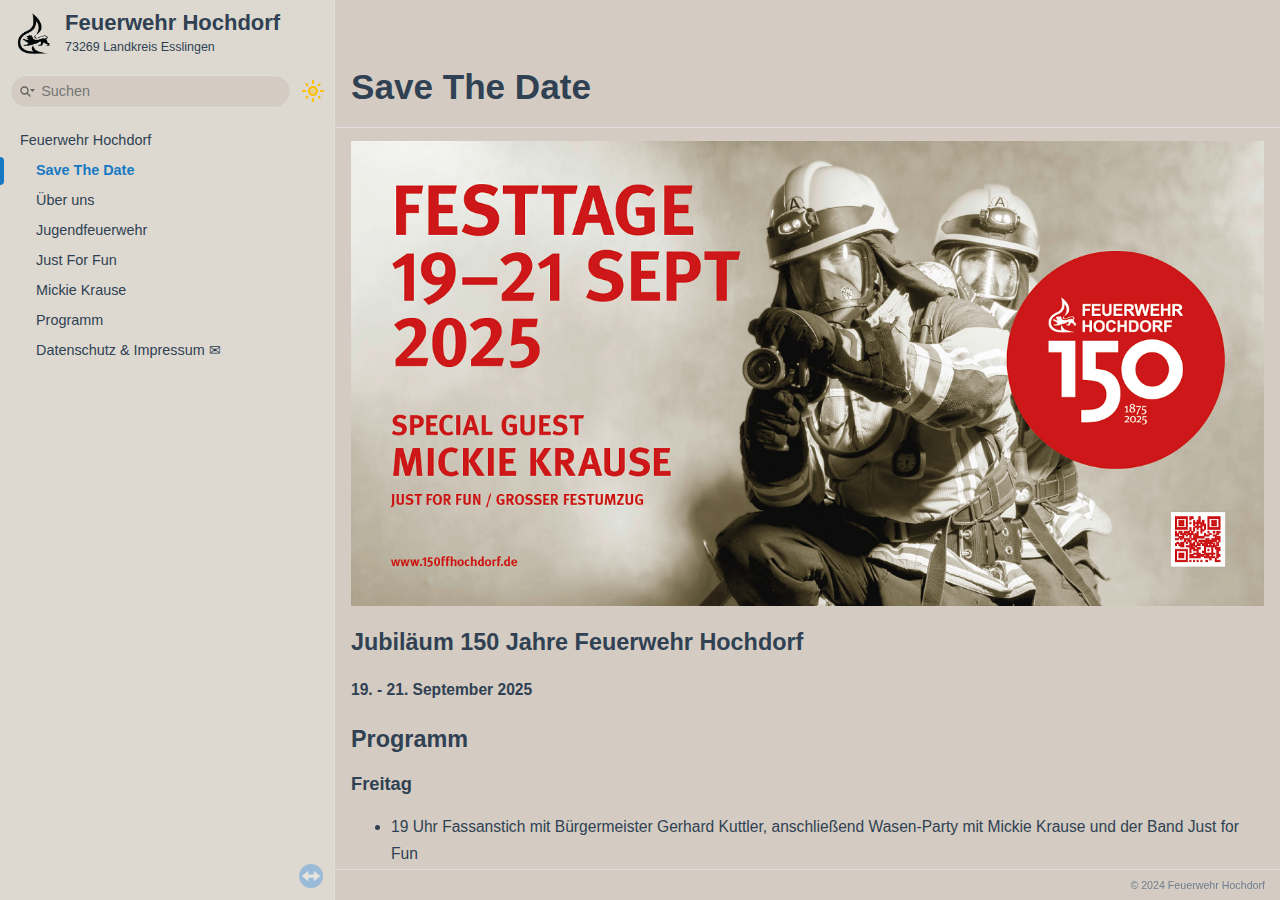
==== commit 65009d9f: "deploy: 4479244de71fd2c76c34e746f8b78108ab222340" ====
--- a/index.html
+++ b/index.html
@@ -150,16 +150,35 @@
   <div class="headertitle"><div class="title">Save The Date </div></div>
 </div><!--header-->
 <div class="contents">
-<div class="textblock"><h2><a class="anchor" id="autotoc_md2"></a>
-Festtage 19.-21. September 2025</h2>
-<ul>
-<li>Mit Special Gues Mickie Krause</li>
-<li>Just For Fun</li>
-</ul>
-<div class="image">
+<div class="textblock"><div class="image">
 <img src="150.png" alt=""/>
 </div>
-     </div></div><!-- PageDoc -->
+    <h2><a class="anchor" id="autotoc_md5"></a>
+Jubiläum 150 Jahre Feuerwehr Hochdorf</h2>
+<p><b>19. - 21. September 2025</b></p>
+<h2><a class="anchor" id="autotoc_md6"></a>
+Programm</h2>
+<h3><a class="anchor" id="autotoc_md7"></a>
+Freitag</h3>
+<ul>
+<li>19 Uhr Fassanstich mit Bürgermeister Gerhard Kuttler, anschließend Wasen-Party mit Mickie Krause und der Band Just for Fun</li>
+</ul>
+<h3><a class="anchor" id="autotoc_md8"></a>
+Samstag</h3>
+<ul>
+<li>14 Uhr Dorfspiel der Jugendfeuerwehren</li>
+<li>19 Uhr Abend der Hochdorfer Vereine</li>
+</ul>
+<h3><a class="anchor" id="autotoc_md9"></a>
+Sonntag</h3>
+<ul>
+<li>10 Uhr Ökumenischer Gottesdienst im Festzelt</li>
+<li>11 Uhr Frühschoppen, Feuerwehr-Oldtimer Treffen</li>
+<li>14 Uhr großer Festumzug durch Hochdorf anschließend Fahneneinmarsch</li>
+<li>16 Uhr musikalische Unterhaltung mit den Musikvereinen aus der Umgebung 19 Uhr Festausklang mit dem Musikverein Hochdorf</li>
+</ul>
+<p><em>Für Essen und Trinken ist an allen 3 Tagen bestes gesorgt, Freitag und Samstag Barbetrieb!</em> </p>
+</div></div><!-- PageDoc -->
 <a href="doxygen_crawl.html"></a>
 </div><!-- contents -->
 </div><!-- doc-content -->
--- a/doxygen-awesome.css
+++ b/doxygen-awesome.css
@@ -34,7 +34,7 @@
     --primary-light-color: #70b1e9;
 
     /* page base colors */
-    --page-background-color: #ffffff;
+    --page-background-color: #D4CCC2;
     --page-foreground-color: #2f4153;
     --page-secondary-foreground-color: #6f7e8e;
 
@@ -153,7 +153,7 @@
     --fragment-lineheight: 20px;
 
     /* sidebar navigation (treeview) colors */
-    --side-nav-background: #fbfbfb;
+    --side-nav-background: #DDD9D0;
     --side-nav-foreground: var(--page-foreground-color);
     --side-nav-arrow-opacity: 0;
     --side-nav-arrow-hover-opacity: 0.9;
